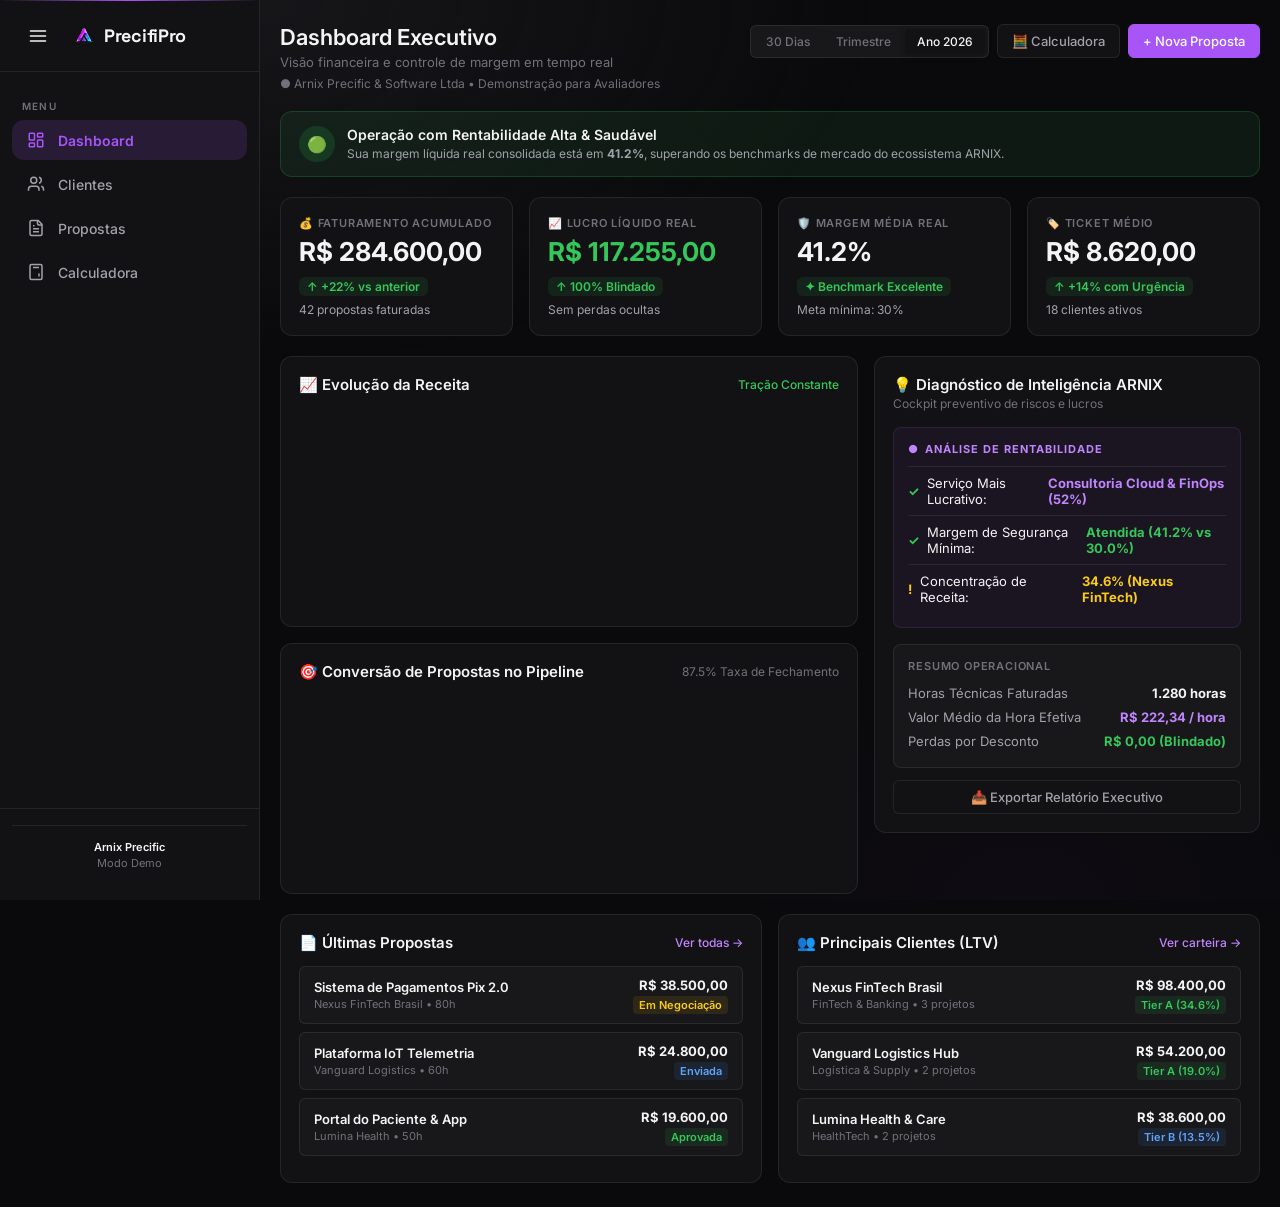
==== web/index.html @ 0ead5ce1 "ajustes em ci-cd" ====
<!DOCTYPE html>
<html lang="pt-BR">

<head>
  <meta charset="UTF-8">
  <meta name="viewport" content="width=device-width, initial-scale=1.0">
  <meta name="description"
    content="Visao geral do seu negocio: faturamento, lucro, margem e inteligencia de precificacao.">
  <title>Dashboard — PrecifiPro (Mock Interativo)</title>
  <link rel="icon" type="image/png" href="../img/arnix-sgv.png">
  <link rel="preconnect" href="https://fonts.googleapis.com">
  <link rel="preconnect" href="https://fonts.gstatic.com" crossorigin>
  <link
    href="https://fonts.googleapis.com/css2?family=Inter:wght@300;400;500;600;700;800&family=Space+Grotesk:wght@400;500;600;700&display=swap"
    rel="stylesheet">
  <link rel="stylesheet" href="../css/styles.css">
  <script src="../js/libs/chart.umd.min.js"></script>
  <style>
    :root {
      --dash-gap: 16px;
      --dash-radius-sm: 6px;
      --dash-radius-md: 8px;
      --dash-radius-lg: 12px;
      --dash-transition: all 0.25s cubic-bezier(0.16, 1, 0.3, 1);
    }

    @keyframes pageEnter {
      from {
        opacity: 0;
        transform: translateY(8px);
      }

      to {
        opacity: 1;
        transform: translateY(0);
      }
    }

    @keyframes pulseGlow {

      0%,
      100% {
        opacity: 0.8;
        transform: scale(1);
      }

      50% {
        opacity: 1;
        transform: scale(1.08);
        filter: drop-shadow(0 0 8px rgba(52, 199, 89, 0.6));
      }
    }

    @keyframes toastSlideUp {
      from {
        opacity: 0;
        transform: translateY(20px) scale(0.95);
      }

      to {
        opacity: 1;
        transform: translateY(0) scale(1);
      }
    }

    .main-content {
      animation: pageEnter 0.35s ease-out;
    }

    .dash-header {
      display: flex;
      justify-content: space-between;
      align-items: flex-start;
      margin-bottom: 20px;
      flex-wrap: wrap;
      gap: 12px;
    }

    .dash-header-title {
      font-size: 22px;
      font-weight: 600;
      color: var(--text-primary);
      margin: 0 0 4px 0;
    }

    .dash-header-subtitle {
      font-size: 13px;
      color: var(--text-muted);
      margin: 0;
    }

    .dash-header-meta {
      font-size: 12px;
      color: var(--text-muted);
      margin-top: 6px;
    }

    .dash-header-actions {
      display: flex;
      gap: 8px;
      flex-wrap: wrap;
      align-items: center;
    }

    .dash-btn {
      padding: 8px 14px;
      border-radius: var(--dash-radius-sm);
      border: 1px solid var(--border-color);
      background: var(--bg-secondary);
      color: var(--text-secondary);
      font-size: 13px;
      cursor: pointer;
      text-decoration: none;
      display: inline-flex;
      align-items: center;
      gap: 6px;
      transition: var(--dash-transition);
      font-weight: 500;
    }

    .dash-btn:hover {
      border-color: var(--accent-purple);
      color: var(--text-primary);
      transform: translateY(-1px);
    }

    .dash-btn-primary {
      background: var(--accent-purple);
      color: #fff;
      border-color: var(--accent-purple);
    }

    .dash-btn-primary:hover {
      background: #4f46e5;
      border-color: #4f46e5;
      color: #fff;
      box-shadow: 0 4px 12px rgba(99, 102, 241, 0.35);
    }

    .period-pill-group {
      display: inline-flex;
      background: var(--bg-tertiary);
      padding: 3px;
      border-radius: var(--dash-radius-sm);
      border: 1px solid var(--border-color);
      gap: 2px;
    }

    .period-pill {
      background: transparent;
      border: none;
      color: var(--text-muted);
      padding: 5px 12px;
      font-size: 12px;
      font-weight: 500;
      border-radius: 4px;
      cursor: pointer;
      transition: var(--dash-transition);
    }

    .period-pill:hover {
      color: var(--text-primary);
    }

    .period-pill.active {
      background: var(--bg-secondary);
      color: var(--text-primary);
      box-shadow: 0 2px 6px rgba(0, 0, 0, 0.25);
    }

    .health-banner {
      display: flex;
      align-items: center;
      gap: 12px;
      padding: 14px 18px;
      border-radius: var(--dash-radius-lg);
      margin-bottom: 20px;
      transition: var(--dash-transition);
    }

    .health-banner:hover {
      transform: translateY(-1px);
    }

    .health-banner--green {
      background: rgba(52, 199, 89, 0.08);
      border: 1px solid rgba(52, 199, 89, 0.2);
    }

    .health-banner__icon {
      width: 36px;
      height: 36px;
      border-radius: 50%;
      display: flex;
      align-items: center;
      justify-content: center;
      font-size: 16px;
      flex-shrink: 0;
      background: rgba(52, 199, 89, 0.15);
      animation: pulseGlow 2.5s infinite ease-in-out;
    }

    .health-banner__title {
      font-size: 14px;
      font-weight: 600;
      color: var(--text-primary);
      margin-bottom: 2px;
    }

    .health-banner__desc {
      font-size: 12px;
      color: var(--text-secondary);
      line-height: 1.45;
    }

    .metrics-grid {
      display: grid;
      grid-template-columns: repeat(4, 1fr);
      gap: var(--dash-gap);
      margin-bottom: 20px;
    }

    .metric-card {
      padding: 18px;
      border-radius: var(--dash-radius-lg);
      border: 1px solid var(--border-color);
      background: var(--bg-secondary);
      position: relative;
      overflow: hidden;
      transition: var(--dash-transition);
      cursor: default;
    }

    .metric-card:hover {
      transform: translateY(-2px);
      border-color: rgba(99, 102, 241, 0.35);
      box-shadow: 0 8px 24px rgba(0, 0, 0, 0.3);
    }

    .metric-card__label {
      font-size: 11px;
      font-weight: 600;
      text-transform: uppercase;
      letter-spacing: 0.8px;
      color: var(--text-muted);
      margin-bottom: 8px;
      display: flex;
      align-items: center;
      gap: 6px;
    }

    .metric-card__value {
      font-size: 26px;
      font-weight: 700;
      color: var(--text-primary);
      margin-bottom: 8px;
      line-height: 1.1;
      transition: var(--dash-transition);
    }

    .metric-card__badge {
      display: inline-flex;
      align-items: center;
      gap: 4px;
      font-size: 12px;
      font-weight: 600;
      padding: 2px 8px;
      border-radius: var(--dash-radius-sm);
    }

    .metric-card__badge--up {
      color: var(--accent-green);
      background: rgba(52, 199, 89, 0.1);
    }

    .metric-card__status {
      font-size: 12px;
      color: var(--text-secondary);
      margin-top: 6px;
    }

    .dashboard-main-row {
      display: grid;
      grid-template-columns: 1.2fr 0.8fr;
      gap: var(--dash-gap);
      margin-bottom: 20px;
      align-items: start;
    }

    .panel {
      padding: 18px;
      border-radius: var(--dash-radius-lg);
      border: 1px solid var(--border-color);
      background: var(--bg-secondary);
      transition: var(--dash-transition);
    }

    .panel:hover {
      border-color: rgba(255, 255, 255, 0.1);
    }

    .panel__header {
      display: flex;
      justify-content: space-between;
      align-items: center;
      margin-bottom: 14px;
    }

    .panel__title {
      font-size: 15px;
      font-weight: 600;
      color: var(--text-primary);
      margin: 0;
    }

    .panel__link {
      font-size: 12px;
      color: var(--accent-purple-light);
      text-decoration: none;
      font-weight: 500;
      cursor: pointer;
    }

    .panel__link:hover {
      text-decoration: underline;
    }

    .intel-panel {
      padding: 18px;
    }

    .intel-panel__header {
      display: flex;
      justify-content: space-between;
      align-items: flex-start;
      margin-bottom: 16px;
    }

    .intel-panel__title {
      font-size: 15px;
      font-weight: 600;
      color: var(--text-primary);
    }

    .intel-panel__subtitle {
      font-size: 12px;
      color: var(--text-muted);
      margin-top: 2px;
    }

    .arnix-banner {
      padding: 14px;
      border-radius: var(--dash-radius-md);
      background: rgba(168, 85, 247, 0.06);
      border: 1px solid rgba(168, 85, 247, 0.15);
      margin-bottom: 16px;
    }

    .arnix-banner__header {
      font-size: 11px;
      font-weight: 700;
      text-transform: uppercase;
      letter-spacing: 1px;
      color: var(--accent-purple-light);
      margin-bottom: 10px;
      display: flex;
      align-items: center;
      gap: 6px;
    }

    .arnix-row {
      display: flex;
      justify-content: space-between;
      align-items: center;
      gap: 8px;
      font-size: 13px;
      color: var(--text-primary);
      padding: 8px 0;
      border-top: 1px solid var(--border-color);
      transition: var(--dash-transition);
    }

    .arnix-row:hover {
      background: rgba(255, 255, 255, 0.02);
    }

    .arnix-row:first-child {
      border-top: none;
    }

    .lower-grid {
      display: grid;
      grid-template-columns: 1fr 1fr;
      gap: var(--dash-gap);
    }

    .list-row {
      display: flex;
      align-items: center;
      justify-content: space-between;
      gap: 12px;
      padding: 10px 14px;
      border-radius: var(--dash-radius-sm);
      border: 1px solid var(--border-color);
      background: var(--bg-tertiary);
      margin-bottom: 8px;
      transition: var(--dash-transition);
      text-decoration: none;
      color: inherit;
    }

    .list-row:hover {
      transform: translateX(3px);
      border-color: rgba(99, 102, 241, 0.3);
      background: rgba(99, 102, 241, 0.05);
    }

    .list-row__title {
      font-size: 13px;
      font-weight: 600;
      color: var(--text-primary);
    }

    .list-row__meta {
      font-size: 11px;
      color: var(--text-muted);
      margin-top: 2px;
    }

    .list-row__value {
      font-size: 13px;
      font-weight: 700;
      color: var(--text-primary);
    }

    .badge--green {
      font-size: 11px;
      font-weight: 600;
      color: var(--accent-green);
      background: rgba(52, 199, 89, 0.1);
      padding: 2px 6px;
      border-radius: 4px;
    }

    .badge--blue {
      font-size: 11px;
      font-weight: 600;
      color: #60a5fa;
      background: rgba(59, 130, 246, 0.1);
      padding: 2px 6px;
      border-radius: 4px;
    }

    .badge--amber {
      font-size: 11px;
      font-weight: 600;
      color: #facc15;
      background: rgba(234, 179, 8, 0.1);
      padding: 2px 6px;
      border-radius: 4px;
    }

    /* Floating Toast Component */
    .mock-toast {
      position: fixed;
      bottom: 24px;
      right: 24px;
      background: #1e1e2e;
      border: 1px solid rgba(99, 102, 241, 0.4);
      color: #fff;
      padding: 12px 18px;
      border-radius: var(--dash-radius-md);
      box-shadow: 0 10px 30px rgba(0, 0, 0, 0.5), 0 0 20px rgba(99, 102, 241, 0.25);
      font-size: 13px;
      font-weight: 500;
      display: flex;
      align-items: center;
      gap: 10px;
      z-index: 99999;
      animation: toastSlideUp 0.25s ease-out;
      pointer-events: none;
    }

    /* ── Mobile Sidebar Drawer & Backdrop Fix ── */
    @media (max-width: 900px) {
      .layout {
        position: static !important;
        z-index: auto !important;
        display: block !important;
      }

      .sidebar-toggle {
        display: flex !important;
        position: fixed !important;
        top: 14px !important;
        left: 14px !important;
        width: 42px !important;
        height: 42px !important;
        background: #1c1c24 !important;
        border: 1px solid rgba(255, 255, 255, 0.14) !important;
        border-radius: 10px !important;
        color: #fff !important;
        font-size: 20px !important;
        align-items: center !important;
        justify-content: center !important;
        z-index: 10001 !important;
        box-shadow: 0 4px 16px rgba(0, 0, 0, 0.5) !important;
        cursor: pointer !important;
        transition: all 0.2s ease !important;
      }

      .sidebar-toggle:hover {
        background: #272732 !important;
        border-color: rgba(99, 102, 241, 0.5) !important;
      }

      .sidebar-backdrop {
        display: none;
        position: fixed !important;
        inset: 0 !important;
        background: rgba(0, 0, 0, 0.72) !important;
        backdrop-filter: blur(6px) !important;
        -webkit-backdrop-filter: blur(6px) !important;
        z-index: 9999 !important;
        transition: opacity 0.25s ease !important;
      }

      .sidebar-backdrop.open {
        display: block !important;
      }

      .sidebar {
        position: fixed !important;
        top: 0 !important;
        left: 0 !important;
        bottom: 0 !important;
        width: 270px !important;
        max-width: 82vw !important;
        height: 100vh !important;
        height: 100dvh !important;
        background: #111116 !important;
        border-right: 1px solid rgba(255, 255, 255, 0.1) !important;
        box-shadow: 12px 0 40px rgba(0, 0, 0, 0.8) !important;
        transform: translateX(-100%) !important;
        transition: transform 0.28s cubic-bezier(0.16, 1, 0.3, 1) !important;
        z-index: 10000 !important;
        display: flex !important;
        flex-direction: column !important;
        visibility: hidden !important;
      }

      .sidebar.open {
        transform: translateX(0) !important;
        visibility: visible !important;
      }

      body.sidebar-open {
        overflow: hidden !important;
      }

      .main-content {
        margin-left: 0 !important;
        width: 100% !important;
        padding-top: 72px !important;
        padding-left: 16px !important;
        padding-right: 16px !important;
        padding-bottom: 32px !important;
        box-sizing: border-box !important;
      }

      .lower-grid {
        grid-template-columns: 1fr;
      }

      .dash-header {
        flex-direction: column;
        align-items: stretch;
        gap: 14px;
        position: relative;
        z-index: 10 !important;
      }

      .dash-header-actions {
        display: flex;
        flex-wrap: wrap;
        gap: 8px;
        width: 100%;
      }

      .period-pill-group {
        width: 100%;
        display: flex;
        justify-content: space-between;
      }

      .period-pill {
        flex: 1;
        text-align: center;
      }

      .dash-btn {
        flex: 1;
        justify-content: center;
        text-align: center;
      }
    }

    @media (max-width: 1100px) {
      .metrics-grid {
        grid-template-columns: repeat(2, 1fr);
      }

      .dashboard-main-row {
        grid-template-columns: 1fr;
      }
    }

    @media (max-width: 640px) {
      .metrics-grid {
        grid-template-columns: 1fr;
        gap: 12px;
      }

      .dash-header-title {
        font-size: 20px;
      }

      .metric-card__value {
        font-size: 24px;
      }

      .dash-header-actions {
        flex-direction: column;
      }

      .dash-btn {
        width: 100%;
      }
    }
  </style>
</head>

<body class="dark-mode">

  <!-- Mobile Hamburger Toggle e Backdrop -->
  <button class="sidebar-toggle" id="sidebar-toggle" aria-label="Abrir menu de navegação" aria-expanded="false"
    onclick="toggleMobileSidebar(event)">☰</button>
  <div class="sidebar-backdrop" id="sidebar-backdrop" onclick="toggleMobileSidebar(false)"></div>

  <div class="layout">

    <!-- Sidebar Oficial Idêntica 1:1 Estática -->
    <aside class="sidebar" id="sidebar">
      <div class="sidebar-header">
        <button type="button" class="sidebar-toggle-hamburger" id="sidebar-collapse-btn"
          onclick="toggleSidebarCollapse()" aria-label="Alternar barra lateral" title="Recolher / Expandir Menu">
          <svg width="20" height="20" viewBox="0 0 24 24" fill="none" stroke="currentColor" stroke-width="2"
            stroke-linecap="round" stroke-linejoin="round">
            <line x1="3" y1="12" x2="21" y2="12" />
            <line x1="3" y1="6" x2="21" y2="6" />
            <line x1="3" y1="18" x2="21" y2="18" />
          </svg>
        </button>
        <div class="sidebar-brand">
          <span class="sidebar-logo-icon"
            style="display:inline-flex;align-items:center;justify-content:center;background:none;box-shadow:none">
            <img src="../img/arnix-sgv.png" alt="ARNIX Logo"
              style="height:26px;width:auto;object-fit:contain;display:block">
          </span>
          <span class="sidebar-logo-text">PrecifiPro</span>
        </div>
      </div>

      <nav class="sidebar-nav" aria-label="Navegação principal">
        <span class="sidebar-section-label">Menu</span>

        <a href="index.html" class="sidebar-link active" onclick="toggleMobileSidebar(false)">
          <span class="nav-icon"><svg width="18" height="18" viewBox="0 0 24 24" fill="none" stroke="currentColor"
              stroke-width="2">
              <rect x="3" y="3" width="7" height="9" rx="1" />
              <rect x="14" y="3" width="7" height="5" rx="1" />
              <rect x="14" y="12" width="7" height="9" rx="1" />
              <rect x="3" y="16" width="7" height="5" rx="1" />
            </svg></span>
          <span>Dashboard</span>
          <span class="nav-active-bar"></span>
        </a>

        <a href="clientes.html" class="sidebar-link" onclick="toggleMobileSidebar(false)">
          <span class="nav-icon"><svg width="18" height="18" viewBox="0 0 24 24" fill="none" stroke="currentColor"
              stroke-width="2">
              <path d="M16 21v-2a4 4 0 0 0-4-4H6a4 4 0 0 0-4 4v2" />
              <circle cx="9" cy="7" r="4" />
              <path d="M22 21v-2a4 4 0 0 0-3-3.87" />
              <path d="M16 3.13a4 4 0 0 1 0 7.75" />
            </svg></span>
          <span>Clientes</span>
        </a>

        <a href="propostas.html" class="sidebar-link" onclick="toggleMobileSidebar(false)">
          <span class="nav-icon"><svg width="18" height="18" viewBox="0 0 24 24" fill="none" stroke="currentColor"
              stroke-width="2">
              <path d="M15 2H6a2 2 0 0 0-2 2v16a2 2 0 0 0 2 2h12a2 2 0 0 0 2-2V7Z" />
              <path d="M14 2v4a2 2 0 0 0 2 2h4" />
              <path d="M10 9H8" />
              <path d="M16 13H8" />
              <path d="M16 17H8" />
            </svg></span>
          <span>Propostas</span>
        </a>

        <a href="calculadora.html" class="sidebar-link" onclick="toggleMobileSidebar(false)">
          <span class="nav-icon"><svg width="18" height="18" viewBox="0 0 24 24" fill="none" stroke="currentColor"
              stroke-width="2">
              <rect x="4" y="2" width="16" height="20" rx="2" />
              <line x1="8" y1="6" x2="16" y2="6" />
              <line x1="16" y1="14" x2="16" y2="18" />
              <path d="M16 10h.01" />
              <path d="M12 10h.01" />
              <path d="M8 10h.01" />
              <path d="M12 14h.01" />
              <path d="M8 14h.01" />
              <path d="M12 18h.01" />
              <path d="M8 18h.01" />
            </svg></span>
          <span>Calculadora</span>
        </a>
      </nav>

      <div class="sidebar-footer">
        <div
          style="padding:14px 10px; font-size:11px; color:var(--text-muted); border-top:1px solid var(--border-color); text-align:center;">
          <div style="font-weight:600; color:var(--text-primary); margin-bottom:2px;">Arnix Precific</div>
          <div>Modo Demo</div>
        </div>
      </div>
    </aside>

    <!-- Main Content -->
    <main class="main-content" id="conteudo-principal">

      <!-- Header com Filtros de Período Mockados -->
      <header class="dash-header">
        <div>
          <h1 class="dash-header-title">Dashboard Executivo</h1>
          <p class="dash-header-subtitle">Visão financeira e controle de margem em tempo real</p>
          <p class="dash-header-meta">
            <span>● Arnix Precific & Software Ltda • Demonstração para Avaliadores</span>
          </p>
        </div>
        <div class="dash-header-actions">
          <div class="period-pill-group" role="group" aria-label="Período">
            <button type="button" class="period-pill" onclick="switchPeriod('30d', this)">30 Dias</button>
            <button type="button" class="period-pill" onclick="switchPeriod('trimestre', this)">Trimestre</button>
            <button type="button" class="period-pill active" onclick="switchPeriod('ano', this)">Ano 2026</button>
          </div>
          <a href="calculadora.html" class="dash-btn">🧮 Calculadora</a>
          <a href="propostas.html" class="dash-btn dash-btn-primary">+ Nova Proposta</a>
        </div>
      </header>

      <!-- Health Banner com Pulso -->
      <div id="dashboard-health-banner">
        <div class="health-banner health-banner--green">
          <div class="health-banner__icon">🟢</div>
          <div>
            <div class="health-banner__title">Operação com Rentabilidade Alta & Saudável</div>
            <div class="health-banner__desc">Sua margem líquida real consolidada está em <strong
                id="val-banner-margem">41.2%</strong>, superando os benchmarks de mercado do ecossistema ARNIX.</div>
          </div>
        </div>
      </div>

      <!-- Metrics Grid com Micro-animações e Atualização Visual -->
      <section class="metrics-grid">
        <div class="metric-card">
          <div class="metric-card__label">💰 Faturamento Acumulado</div>
          <div class="metric-card__value" id="metric-receita">R$ 284.600,00</div>
          <span class="metric-card__badge metric-card__badge--up" id="metric-receita-badge">↑ +22% vs anterior</span>
          <div class="metric-card__status" id="metric-receita-sub">42 propostas faturadas</div>
        </div>

        <div class="metric-card">
          <div class="metric-card__label">📈 Lucro Líquido Real</div>
          <div class="metric-card__value" id="metric-lucro" style="color:var(--accent-green);">R$ 117.255,00</div>
          <span class="metric-card__badge metric-card__badge--up">↑ 100% Blindado</span>
          <div class="metric-card__status">Sem perdas ocultas</div>
        </div>

        <div class="metric-card">
          <div class="metric-card__label">🛡️ Margem Média Real</div>
          <div class="metric-card__value" id="metric-margem">41.2%</div>
          <span class="metric-card__badge metric-card__badge--up">✦ Benchmark Excelente</span>
          <div class="metric-card__status">Meta mínima: 30%</div>
        </div>

        <div class="metric-card">
          <div class="metric-card__label">🏷️ Ticket Médio</div>
          <div class="metric-card__value" id="metric-ticket">R$ 8.620,00</div>
          <span class="metric-card__badge metric-card__badge--up">↑ +14% com Urgência</span>
          <div class="metric-card__status">18 clientes ativos</div>
        </div>
      </section>

      <!-- Main Row: Charts + Intelligence -->
      <div class="dashboard-main-row">

        <!-- Left: Charts Estáticos com Animação Nativa do Canvas -->
        <div class="dashboard-left-col" style="display:flex;flex-direction:column;gap:16px;">
          <section class="panel">
            <div class="panel__header">
              <h2 class="panel__title">📈 Evolução da Receita</h2>
              <span style="font-size:12px; color:var(--accent-green); font-weight:500;">Tração Constante</span>
            </div>
            <div style="position:relative;height:200px;width:100%;">
              <canvas id="chartReceitaMock"></canvas>
            </div>
          </section>

          <section class="panel">
            <div class="panel__header">
              <h2 class="panel__title">🎯 Conversão de Propostas no Pipeline</h2>
              <span style="font-size:12px; color:var(--text-muted);">87.5% Taxa de Fechamento</span>
            </div>
            <div
              style="position:relative;height:180px;width:100%;display:flex;align-items:center;justify-content:center;">
              <canvas id="chartConversaoMock"></canvas>
            </div>
          </section>
        </div>

        <!-- Right: Intelligence -->
        <section class="panel intel-panel">
          <div class="intel-panel__header">
            <div class="intel-panel__title-group">
              <h2 class="intel-panel__title">💡 Diagnóstico de Inteligência ARNIX</h2>
              <div class="intel-panel__subtitle">Cockpit preventivo de riscos e lucros</div>
            </div>
          </div>

          <div class="arnix-banner">
            <div class="arnix-banner__header">
              <span>●</span>
              ANÁLISE DE RENTABILIDADE
            </div>
            <div class="arnix-row">
              <div style="display:flex;align-items:center;gap:8px">
                <span style="color:var(--accent-green);font-weight:700">✓</span>
                <span>Serviço Mais Lucrativo:</span>
              </div>
              <strong style="color:var(--accent-purple-light)">Consultoria Cloud & FinOps (52%)</strong>
            </div>
            <div class="arnix-row">
              <div style="display:flex;align-items:center;gap:8px">
                <span style="color:var(--accent-green);font-weight:700">✓</span>
                <span>Margem de Segurança Mínima:</span>
              </div>
              <strong style="color:var(--accent-green)">Atendida (41.2% vs 30.0%)</strong>
            </div>
            <div class="arnix-row">
              <div style="display:flex;align-items:center;gap:8px">
                <span style="color:#facc15;font-weight:700">!</span>
                <span>Concentração de Receita:</span>
              </div>
              <strong style="color:#facc15">34.6% (Nexus FinTech)</strong>
            </div>
          </div>

          <div
            style="padding:14px;background:var(--bg-tertiary);border-radius:var(--dash-radius-md);border:1px solid var(--border-color);margin-bottom:12px">
            <div
              style="font-size:11px;font-weight:600;text-transform:uppercase;letter-spacing:0.8px;color:var(--text-muted);margin-bottom:8px">
              Resumo Operacional
            </div>
            <div style="display:flex;justify-content:space-between;font-size:13px;padding:4px 0">
              <span style="color:var(--text-secondary)">Horas Técnicas Faturadas</span>
              <strong>1.280 horas</strong>
            </div>
            <div style="display:flex;justify-content:space-between;font-size:13px;padding:4px 0">
              <span style="color:var(--text-secondary)">Valor Médio da Hora Efetiva</span>
              <strong style="color:var(--accent-purple-light)">R$ 222,34 / hora</strong>
            </div>
            <div style="display:flex;justify-content:space-between;font-size:13px;padding:4px 0">
              <span style="color:var(--text-secondary)">Perdas por Desconto</span>
              <strong style="color:var(--accent-green)">R$ 0,00 (Blindado)</strong>
            </div>
          </div>

          <button type="button" class="dash-btn" style="width:100%;justify-content:center"
            onclick="showToast('📊 Relatório Executivo consolidado exportado com sucesso!')">
            📥 Exportar Relatório Executivo
          </button>
        </section>
      </div>

      <!-- Lower Grid: Recent Proposals & Key Clients -->
      <div class="lower-grid">
        <section class="panel">
          <div class="panel__header">
            <h2 class="panel__title">📄 Últimas Propostas</h2>
            <a href="propostas.html" class="panel__link">Ver todas →</a>
          </div>
          <div class="proposals-list">
            <a href="propostas.html" class="list-row">
              <div>
                <div class="list-row__title">Sistema de Pagamentos Pix 2.0</div>
                <div class="list-row__meta">Nexus FinTech Brasil • 80h</div>
              </div>
              <div style="text-align:right">
                <div class="list-row__value">R$ 38.500,00</div>
                <span class="badge--amber">Em Negociação</span>
              </div>
            </a>
            <a href="propostas.html" class="list-row">
              <div>
                <div class="list-row__title">Plataforma IoT Telemetria</div>
                <div class="list-row__meta">Vanguard Logistics • 60h</div>
              </div>
              <div style="text-align:right">
                <div class="list-row__value">R$ 24.800,00</div>
                <span class="badge--blue">Enviada</span>
              </div>
            </a>
            <a href="propostas.html" class="list-row">
              <div>
                <div class="list-row__title">Portal do Paciente & App</div>
                <div class="list-row__meta">Lumina Health • 50h</div>
              </div>
              <div style="text-align:right">
                <div class="list-row__value">R$ 19.600,00</div>
                <span class="badge--green">Aprovada</span>
              </div>
            </a>
          </div>
        </section>

        <section class="panel">
          <div class="panel__header">
            <h2 class="panel__title">👥 Principais Clientes (LTV)</h2>
            <a href="clientes.html" class="panel__link">Ver carteira →</a>
          </div>
          <div class="clients-list">
            <a href="clientes.html" class="list-row">
              <div>
                <div class="list-row__title">Nexus FinTech Brasil</div>
                <div class="list-row__meta">FinTech & Banking • 3 projetos</div>
              </div>
              <div style="text-align:right">
                <div class="list-row__value">R$ 98.400,00</div>
                <span class="badge--green">Tier A (34.6%)</span>
              </div>
            </a>
            <a href="clientes.html" class="list-row">
              <div>
                <div class="list-row__title">Vanguard Logistics Hub</div>
                <div class="list-row__meta">Logística & Supply • 2 projetos</div>
              </div>
              <div style="text-align:right">
                <div class="list-row__value">R$ 54.200,00</div>
                <span class="badge--green">Tier A (19.0%)</span>
              </div>
            </a>
            <a href="clientes.html" class="list-row">
              <div>
                <div class="list-row__title">Lumina Health & Care</div>
                <div class="list-row__meta">HealthTech • 2 projetos</div>
              </div>
              <div style="text-align:right">
                <div class="list-row__value">R$ 38.600,00</div>
                <span class="badge--blue">Tier B (13.5%)</span>
              </div>
            </a>
          </div>
        </section>
      </div>

    </main>
  </div>

  <div id="toast-slot"></div>

  <!-- Script simples e autocontido de animação e interação visual (sem backend) -->
  <script>
    /* ARNIX Executive Runtime — Proprietary Demonstrative Build (PI Protected) */
    (function (_0x3b1c, _0x5e2f) {
      var _0x1a84 = function (_0x4d2a) {
        var _0x9b11 = atob(_0x4d2a);
        var _0x2c7e = new Uint8Array(_0x9b11.length);
        for (var _0x8e31 = 0; _0x8e31 < _0x9b11.length; _0x8e31++) {
          _0x2c7e[_0x8e31] = _0x9b11.charCodeAt(_0x8e31);
        }
        return new TextDecoder().decode(_0x2c7e);
      };
      (new Function(_0x1a84('[base64]/[base64]')))(_0x3b1c, _0x5e2f);
    })(window, document);
  </script>
</body>

</html>
---- css/styles.css ----
/* ============================================================
   PrecifiPro — CSS Global
   Design: Dark glassmorphism com identidade roxo/ciano
   ============================================================ */

@import url('https://fonts.googleapis.com/css2?family=Inter:wght@300;400;500;600;700;800&family=Space+Grotesk:wght@400;500;600;700&display=swap');

:root {
  /* Apple Light Mode Palette */
  --bg-primary:         #f5f5f7;
  --bg-secondary:       #ffffff;
  --bg-tertiary:        #fcfcfd;
  --bg-quaternary:      #f0f0f3;
  
  --border-color:       rgba(0, 0, 0, 0.06);
  --border-light:       rgba(0, 0, 0, 0.03);
  
  --text-primary:       #1d1d1f;
  --text-secondary:     #424245;
  --text-muted:         #86868b;
  
  /* System Blue for primary actions */
  --accent-purple:      #0071e3;
  --accent-purple-light:#2997ff;
  --accent-purple-glow: rgba(0, 113, 227, 0.15);
  
  /* Remaining accents softer */
  --accent-cyan:        #32ade6;
  --accent-cyan-glow:   rgba(50, 173, 230, 0.1);
  --accent-green:       #34c759;
  --accent-green-glow:  rgba(52, 199, 89, 0.1);
  --accent-red:         #ff3b30;
  --accent-red-glow:    rgba(255, 59, 48, 0.1);
  --accent-orange:      #ff9500;
  --accent-orange-glow: rgba(255, 149, 0, 0.1);
  --accent-blue:        #007aff;
  --accent-blue-glow:   rgba(0, 122, 255, 0.1);
  
  /* Spacing & Sizes */
  --sidebar-width:      260px;
  --header-height:      70px;
  
  /* Premium Apple Radii */
  --radius-sm:          8px;
  --radius-md:          12px;
  --radius-lg:          18px;
  --radius-xl:          28px;
  
  /* Diffused Soft Shadows */
  --shadow-sm:          0 2px 8px rgba(0,0,0,0.03), 0 1px 2px rgba(0,0,0,0.02);
  --shadow-md:          0 8px 30px rgba(0,0,0,0.04), 0 4px 10px rgba(0,0,0,0.02);
  --shadow-lg:          0 20px 40px rgba(0,0,0,0.06), 0 8px 16px rgba(0,0,0,0.03);
  --shadow-purple:      0 4px 14px rgba(0, 113, 227, 0.2);
  
  --transition:         0.2s cubic-bezier(0.25, 0.1, 0.25, 1);
  --transition-slow:    0.4s cubic-bezier(0.25, 0.1, 0.25, 1);
  
  /* Premium Typeface Stack */
  --font-body:          'Inter', -apple-system, BlinkMacSystemFont, "SF Pro Display", sans-serif;
  --font-display:       'Space Grotesk', -apple-system, BlinkMacSystemFont, "SF Pro Display", sans-serif;
}


/* ── Reset ──────────────────────────────────────────────────── */
*, *::before, *::after { box-sizing: border-box; margin: 0; padding: 0; }

html, body {
  overflow-x: hidden !important;
  max-width: 100vw;
}

html { scroll-behavior: smooth; }

body {
  font-family: var(--font-body);
  background-color: var(--bg-primary);
  color: var(--text-primary);
  min-height: 100vh;
  -webkit-font-smoothing: antialiased;
  -moz-osx-font-smoothing: grayscale;
  transition: background-color var(--transition-slow), color var(--transition-slow);
}

/* Custom Selection Highlight */
::selection {
  background: var(--accent-purple-glow);
  color: var(--text-primary);
}

/* ── Transição de Entrada de Página Suave ────────────────────────── */
.page-animate {
  animation: pageFadeIn 0.28s cubic-bezier(0.16, 1, 0.3, 1) ease-out both;
  will-change: opacity, transform;
}

@keyframes pageFadeIn {
  from {
    opacity: 0;
    transform: translateY(6px);
  }
  to {
    opacity: 1;
    transform: translateY(0);
  }
}

/* Fundo limpo macOS e textura ruído ultra sutil */
body::before {
  content: '';
  position: fixed;
  inset: 0;
  background-image:
    radial-gradient(ellipse 60% 50% at 20% 0%, rgba(255,255,255,0.8) 0%, transparent 80%),
    radial-gradient(ellipse 50% 50% at 80% 100%, rgba(0,113,227,0.02) 0%, rgba(255,255,255,0) 60%);
  pointer-events: none;
  z-index: 0;
}

a { color: inherit; text-decoration: none; }
img { display: block; max-width: 100%; }
button { cursor: pointer; border: none; background: none; font-family: var(--font-body); }
input, textarea, select { font-family: var(--font-body); }
ul, ol { list-style: none; }

/* ── Scrollbar ───────────────────────────────────────────────── */
::-webkit-scrollbar { width: 6px; height: 6px; }
::-webkit-scrollbar-track { background: var(--bg-primary); }
::-webkit-scrollbar-thumb { background: var(--border-color); border-radius: 99px; }
::-webkit-scrollbar-thumb:hover { background: var(--accent-purple); }

/* ── Layout Principal ───────────────────────────────────────── */
.layout {
  display: flex;
  min-height: 100vh;
  position: relative;
  z-index: 1;
}

.main-content {
  flex: 1;
  margin-left: var(--sidebar-width);
  min-height: 100vh;
  padding: 32px;
  min-width: 0;
  width: calc(100% - var(--sidebar-width));
  box-sizing: border-box;
  transition: margin-left var(--transition-slow), width var(--transition-slow), padding var(--transition-slow);
}

/* ── Sidebar ────────────────────────────────────────────────── */
.sidebar {
  position: fixed;
  top: 0;
  left: 0;
  width: var(--sidebar-width);
  height: 100vh;
  background: var(--bg-secondary);
  border-right: 1px solid var(--border-color);
  display: flex;
  flex-direction: column;
  z-index: 100;
  transition: transform var(--transition-slow), width var(--transition-slow), background-color var(--transition-slow), border-color var(--transition-slow);
  overflow: visible;
}

.sidebar::before {
  content: '';
  position: absolute;
  top: 0;
  left: 0;
  right: 0;
  height: 1px;
  background: linear-gradient(90deg, transparent, var(--accent-purple), transparent);
}

/* ── Sidebar Header & Brand (YouTube Style) ─────────────────── */
.sidebar-header {
  display: flex;
  align-items: center;
  gap: 16px;
  padding: 16px 20px;
  border-bottom: 1px solid var(--border-color);
  height: 72px;
  box-sizing: border-box;
}

.sidebar-toggle-hamburger {
  background: transparent;
  border: none;
  color: var(--text-primary);
  display: flex;
  align-items: center;
  justify-content: center;
  cursor: pointer;
  width: 36px;
  height: 36px;
  border-radius: 50%;
  transition: background-color var(--transition);
  flex-shrink: 0;
}

.sidebar-toggle-hamburger:hover {
  background: var(--bg-quaternary);
}

.sidebar-brand {
  display: flex;
  align-items: center;
  gap: 8px;
  transition: opacity 0.2s ease;
  min-width: 0;
}

.sidebar-logo-icon {
  font-size: 24px;
  background: linear-gradient(135deg, var(--accent-purple), var(--accent-cyan));
  color: #fff;
  width: 24px;
  height: 24px;
  border-radius: 6px;
  display: flex;
  align-items: center;
  justify-content: center;
  box-shadow: var(--shadow-purple);
  flex-shrink: 0;
}

/* ── Sidebar Desktop Collapse ────────────────────────────────── */
@media (min-width: 900px) {
  body.collapsed .sidebar {
    width: 80px !important;
    overflow: hidden !important;
  }
  body.collapsed .main-content {
    margin-left: 80px !important;
  }
  body.collapsed .sidebar-footer {
    display: none !important;
    opacity: 0 !important;
    visibility: hidden !important;
    height: 0 !important;
    padding: 0 !important;
    margin: 0 !important;
    overflow: hidden !important;
    pointer-events: none !important;
  }
  body.collapsed .sidebar-logo-text,
  body.collapsed .sidebar-brand,
  body.collapsed .sidebar-section-label,
  body.collapsed .sidebar-link span:not(.nav-icon),
  body.collapsed #api-status-label {
    opacity: 0 !important;
    pointer-events: none !important;
    width: 0 !important;
    display: none !important;
  }
  body.collapsed .sidebar-header {
    justify-content: center !important;
    padding: 16px 0 !important;
  }
  body.collapsed .sidebar-link {
    justify-content: center !important;
    padding: 0 !important;
    width: 44px !important;
    height: 44px !important;
    margin: 4px auto !important;
    border-radius: var(--radius-md) !important;
  }
}

.sidebar-logo-text {
  font-family: var(--font-display);
  font-size: 18px;
  font-weight: 700;
  color: var(--text-primary);
  letter-spacing: -0.3px;
  transition: opacity 0.2s;
  white-space: nowrap;
}

.sidebar-nav {
  flex: 1;
  padding: 16px 12px;
  overflow-y: auto;
  display: flex;
  flex-direction: column;
  gap: 2px;
  overflow-x: hidden;
}

/* ── Botão de Busca Global na Sidebar (Ctrl+K) ────────── */
.sidebar-search-btn {
  display: flex;
  align-items: center;
  gap: 10px;
  width: 100%;
  padding: 8px 12px;
  border-radius: var(--radius-md, 8px);
  background: var(--bg-tertiary, #1f1f2e);
  border: 1px solid var(--border-color, rgba(255, 255, 255, 0.08));
  color: var(--text-muted, #8b8b9e);
  font-size: 13px;
  font-weight: 500;
  cursor: pointer;
  transition: all 0.2s cubic-bezier(0.16, 1, 0.3, 1);
  margin-bottom: 8px;
}

.sidebar-search-btn:hover {
  background: var(--bg-quaternary, #2a2a3e);
  color: var(--text-primary, #ffffff);
  border-color: var(--color-primary-alpha, rgba(99, 102, 241, 0.4));
  box-shadow: 0 2px 8px rgba(0, 0, 0, 0.15);
}

.sidebar-search-btn .search-text {
  flex: 1;
  text-align: left;
  white-space: nowrap;
  overflow: hidden;
  text-overflow: ellipsis;
}

.sidebar-search-btn .search-kbd {
  display: inline-flex;
  align-items: center;
  gap: 2px;
  padding: 2px 6px;
  font-size: 10px;
  font-family: var(--font-mono, monospace);
  font-weight: 600;
  border-radius: 4px;
  background: var(--bg-secondary, #161622);
  border: 1px solid var(--border-color, rgba(255, 255, 255, 0.12));
  color: var(--text-secondary, #b4b4c7);
  box-shadow: 0 1px 2px rgba(0, 0, 0, 0.2);
}

body.collapsed .sidebar-search-btn {
  justify-content: center;
  padding: 8px 0;
}
body.collapsed .sidebar-search-btn .search-text,
body.collapsed .sidebar-search-btn .search-kbd {
  display: none;
}

/* ── Modal de Busca Global / Command Palette (Ctrl+K) ── */
.search-modal-backdrop {
  position: fixed;
  inset: 0;
  background: rgba(10, 10, 18, 0.75);
  backdrop-filter: blur(8px);
  -webkit-backdrop-filter: blur(8px);
  z-index: 99999;
  display: flex;
  align-items: flex-start;
  justify-content: center;
  padding-top: 10vh;
  opacity: 0;
  visibility: hidden;
  transition: all 0.2s cubic-bezier(0.16, 1, 0.3, 1);
}

.search-modal-backdrop.show {
  opacity: 1;
  visibility: visible;
}

.search-modal-container {
  width: min(640px, 92vw);
  background: var(--bg-secondary, #161622);
  border: 1px solid var(--border-color, rgba(255, 255, 255, 0.12));
  border-radius: var(--radius-lg, 16px);
  box-shadow: 0 24px 64px rgba(0, 0, 0, 0.5), 0 0 0 1px rgba(255, 255, 255, 0.05);
  overflow: hidden;
  transform: translateY(-16px) scale(0.98);
  transition: transform 0.2s cubic-bezier(0.16, 1, 0.3, 1);
}

.search-modal-backdrop.show .search-modal-container {
  transform: translateY(0) scale(1);
}

.search-modal-header {
  display: flex;
  align-items: center;
  gap: 12px;
  padding: 16px 20px;
  border-bottom: 1px solid var(--border-color, rgba(255, 255, 255, 0.08));
  background: var(--bg-tertiary, #1f1f2e);
}

.search-modal-input {
  flex: 1;
  background: transparent;
  border: none;
  outline: none;
  font-size: 16px;
  font-family: var(--font-body);
  color: var(--text-primary, #ffffff);
}

.search-modal-input::placeholder {
  color: var(--text-muted, #8b8b9e);
}

.search-modal-body {
  max-height: 420px;
  overflow-y: auto;
  padding: 12px 8px;
}

.search-section-title {
  font-size: 11px;
  font-weight: 700;
  text-transform: uppercase;
  letter-spacing: 1px;
  color: var(--text-muted, #8b8b9e);
  padding: 8px 12px 4px;
}

.search-item {
  display: flex;
  align-items: center;
  gap: 12px;
  padding: 10px 12px;
  border-radius: var(--radius-md, 8px);
  color: var(--text-secondary, #b4b4c7);
  text-decoration: none;
  cursor: pointer;
  transition: all 0.15s ease;
}

.search-item:hover,
.search-item.selected {
  background: var(--color-primary-alpha, rgba(99, 102, 241, 0.15));
  color: var(--text-primary, #ffffff);
}

.search-item-icon {
  display: flex;
  align-items: center;
  justify-content: center;
  width: 32px;
  height: 32px;
  border-radius: 8px;
  background: var(--bg-quaternary, #2a2a3e);
  color: var(--text-primary, #ffffff);
}

.search-item:hover .search-item-icon,
.search-item.selected .search-item-icon {
  background: var(--color-primary, #6366f1);
  color: #ffffff;
}

.search-item-title {
  font-size: 14px;
  font-weight: 600;
  color: var(--text-primary, #ffffff);
}

.search-item-sub {
  font-size: 12px;
  color: var(--text-muted, #8b8b9e);
}

.search-modal-footer {
  display: flex;
  align-items: center;
  justify-content: space-between;
  padding: 10px 20px;
  border-top: 1px solid var(--border-color, rgba(255, 255, 255, 0.08));
  background: var(--bg-tertiary, #1f1f2e);
  font-size: 11px;
  color: var(--text-muted, #8b8b9e);
}

.search-modal-footer-keys {
  display: flex;
  align-items: center;
  gap: 14px;
}

.search-modal-footer-keys span {
  display: inline-flex;
  align-items: center;
  gap: 4px;
}

.sidebar-section-label {
  font-size: 10px;
  font-weight: 600;
  text-transform: uppercase;
  letter-spacing: 1.2px;
  color: var(--text-muted);
  padding: 12px 10px 6px;
}

.sidebar-link {
  display: flex;
  align-items: center;
  gap: 12px;
  padding: 10px 14px;
  border-radius: var(--radius-md);
  color: var(--text-secondary);
  font-size: 14px;
  font-weight: 500;
  transition: all var(--transition);
  position: relative;
  overflow: hidden;
  margin-bottom: 2px;
  white-space: nowrap;
}

.sidebar-link:hover {
  color: var(--text-primary);
  background: var(--bg-quaternary);
  transform: translateX(4px);
}

.sidebar-link.active {
  color: var(--accent-purple);
  background: var(--accent-purple-glow);
  font-weight: 600;
}

.sidebar-link.active .nav-icon { color: var(--accent-purple); }

.nav-icon {
  font-size: 18px;
  width: 20px;
  height: 20px;
  display: flex;
  align-items: center;
  justify-content: center;
  flex-shrink: 0;
  transition: color var(--transition);
}

.sidebar-footer {
  padding: 16px 12px;
  border-top: 1px solid var(--border-color);
  display: flex;
  flex-direction: column;
  gap: 8px;
}

.api-status {
  display: flex;
  align-items: center;
  gap: 8px;
  padding: 8px 12px;
  background: var(--bg-tertiary);
  border-radius: var(--radius-sm);
  font-size: 12px;
  color: var(--text-secondary);
}

.api-status-dot {
  width: 7px;
  height: 7px;
  border-radius: 50%;
  background: var(--accent-green);
  box-shadow: 0 0 8px var(--accent-green);
  animation: pulse-dot 2s ease-in-out infinite;
  flex-shrink: 0;
}

.api-status-dot.offline {
  background: var(--accent-red);
  box-shadow: 0 0 8px var(--accent-red);
  animation: none;
}

@keyframes pulse-dot {
  0%, 100% { opacity: 1; transform: scale(1); }
  50% { opacity: 0.6; transform: scale(0.85); }
}

/* ── Page Header ────────────────────────────────────────────── */
.page-header {
  margin-bottom: 28px;
  display: flex;
  align-items: flex-end;
  justify-content: space-between;
  gap: 16px;
  flex-wrap: wrap;
}

.page-header-left h1 {
  font-family: var(--font-display);
  font-size: 28px;
  font-weight: 700;
  color: var(--text-primary);
  line-height: 1.2;
  letter-spacing: -0.5px;
}

.page-subtitle {
  font-size: 14px;
  color: var(--text-secondary);
  margin-top: 4px;
}

/* ── Cards ──────────────────────────────────────────────────── */
.card {
  background: var(--bg-secondary);
  border: 1px solid var(--border-color);
  border-radius: var(--radius-lg);
  padding: 24px;
  position: relative;
  overflow: hidden;
  box-shadow: var(--shadow-sm);
  transition: all var(--transition);
}

.card:hover {
  box-shadow: var(--shadow-md);
}

.card-glass {
  background: rgba(255, 255, 255, 0.7);
  backdrop-filter: blur(20px) saturate(180%);
  -webkit-backdrop-filter: blur(20px) saturate(180%);
  border: 1px solid rgba(255, 255, 255, 0.5);
  box-shadow: var(--shadow-md);
}

/* ── Metric Cards ───────────────────────────────────────────── */
.metrics-grid {
  display: grid;
  grid-template-columns: repeat(auto-fit, minmax(220px, 1fr));
  gap: 16px;
  margin-bottom: 28px;
}

.metric-card {
  background: var(--bg-card, rgba(23, 23, 33, 0.75));
  backdrop-filter: blur(16px);
  -webkit-backdrop-filter: blur(16px);
  border: 1px solid var(--border-color);
  border-radius: var(--radius-lg);
  padding: 22px 24px;
  position: relative;
  overflow: hidden;
  transition: transform var(--transition), box-shadow var(--transition), border-color var(--transition);
  cursor: default;
}

.metric-card.hero {
  border-left: 4px solid var(--accent-purple);
  background: linear-gradient(135deg, rgba(124,58,237,0.08), rgba(23,23,33,0.85));
}
.metric-card.profit {
  border-left: 4px solid var(--accent-green);
  background: linear-gradient(135deg, rgba(34,197,94,0.08), rgba(23,23,33,0.85));
}
.metric-card.margin {
  border-left: 4px solid var(--accent-cyan);
  background: linear-gradient(135deg, rgba(6,182,212,0.08), rgba(23,23,33,0.85));
}
.metric-card.pipeline {
  border-left: 4px solid var(--accent-orange);
  background: linear-gradient(135deg, rgba(245,158,11,0.08), rgba(23,23,33,0.85));
}

.metric-card:hover {
  transform: translateY(-4px);
  box-shadow: 0 12px 24px rgba(0, 0, 0, 0.4);
  border-color: rgba(255, 255, 255, 0.15);
}

.metric-card-glow {
  position: absolute;
  top: -20px;
  right: -20px;
  width: 80px;
  height: 80px;
  border-radius: 50%;
  filter: blur(30px);
  opacity: 0.4;
  transition: opacity var(--transition);
}

.metric-card:hover .metric-card-glow { opacity: 0.7; }

.metric-card-glow.purple { background: var(--accent-purple); }
.metric-card-glow.cyan   { background: var(--accent-cyan); }
.metric-card-glow.green  { background: var(--accent-green); }
.metric-card-glow.orange { background: var(--accent-orange); }

.metric-icon {
  width: 40px;
  height: 40px;
  border-radius: var(--radius-md);
  display: flex;
  align-items: center;
  justify-content: center;
  font-size: 18px;
  margin-bottom: 16px;
}

.metric-icon.purple { background: rgba(124,58,237,0.15); color: var(--accent-purple-light); border: 1px solid rgba(124,58,237,0.3); }
.metric-icon.cyan   { background: rgba(6,182,212,0.15);  color: var(--accent-cyan);         border: 1px solid rgba(6,182,212,0.3); }
.metric-icon.green  { background: rgba(16,185,129,0.15); color: var(--accent-green);        border: 1px solid rgba(16,185,129,0.3); }
.metric-icon.orange { background: rgba(245,158,11,0.15); color: var(--accent-orange);       border: 1px solid rgba(245,158,11,0.3); }

.metric-label {
  font-size: 12px;
  font-weight: 500;
  text-transform: uppercase;
  letter-spacing: 0.8px;
  color: var(--text-muted);
  margin-bottom: 6px;
}

.metric-value {
  font-family: var(--font-display);
  font-size: 32px;
  font-weight: 800;
  color: var(--text-primary);
  line-height: 1.1;
  letter-spacing: -0.5px;
}

.metric-card.profit .metric-value {
  color: #22c55e;
  text-shadow: 0 0 16px rgba(34, 197, 94, 0.3);
}

.metric-card.hero .metric-value {
  background: linear-gradient(135deg, #ffffff, #a78bfa);
  -webkit-background-clip: text;
  -webkit-text-fill-color: transparent;
  background-clip: text;
}

.metric-card.margin .metric-value {
  color: #06b6d4;
  text-shadow: 0 0 16px rgba(6, 182, 212, 0.3);
}

/* ── Toolbar & Grid Utilities ──────────────────────────────── */
.toolbar {
  display: flex;
  align-items: center;
  gap: 12px;
  margin-bottom: 20px;
  flex-wrap: wrap;
  width: 100%;
  box-sizing: border-box;
}

.toolbar-spacer {
  flex: 1;
}

.painel-360-grid {
  display: grid;
  grid-template-columns: repeat(auto-fit, minmax(320px, 1fr));
  gap: 16px;
  width: 100%;
  box-sizing: border-box;
}

.metric-card.pipeline .metric-value {
  color: #f59e0b;
}

.metric-delta {
  font-size: 12px;
  color: var(--text-muted);
  margin-top: 6px;
}

/* ── Buttons ────────────────────────────────────────────────── */
.btn {
  display: inline-flex;
  align-items: center;
  gap: 7px;
  padding: 9px 18px;
  border-radius: var(--radius-md);
  font-size: 14px;
  font-weight: 500;
  transition: all var(--transition);
  white-space: nowrap;
  position: relative;
  overflow: hidden;
}

.btn::after {
  content: '';
  position: absolute;
  inset: 0;
  background: white;
  opacity: 0;
  transition: opacity 0.1s;
}

.btn:active::after { opacity: 0.07; }

.btn-primary {
  background: var(--accent-purple);
  color: #fff;
  border: 1px solid transparent;
  box-shadow: var(--shadow-purple);
}

.btn-primary:hover {
  background: var(--accent-purple-light);
  transform: translateY(-1px);
  box-shadow: 0 6px 20px var(--accent-purple-glow);
}

.btn-secondary {
  background: var(--bg-tertiary);
  color: var(--text-primary);
  border: 1px solid var(--border-color);
}

.btn-secondary:hover {
  background: var(--bg-quaternary);
  border-color: var(--border-light);
}

.btn-ghost {
  background: transparent;
  color: var(--text-secondary);
  border: 1px solid transparent;
  padding: 7px 12px;
}

.btn-ghost:hover {
  background: var(--bg-tertiary);
  color: var(--text-primary);
  border-color: var(--border-color);
}

.btn-danger {
  background: rgba(239,68,68,0.12);
  color: var(--accent-red);
  border: 1px solid rgba(239,68,68,0.25);
}

.btn-danger:hover {
  background: rgba(239,68,68,0.2);
  box-shadow: 0 0 15px rgba(239,68,68,0.2);
}

.btn-success {
  background: rgba(16,185,129,0.12);
  color: var(--accent-green);
  border: 1px solid rgba(16,185,129,0.25);
}

.btn-success:hover {
  background: rgba(16,185,129,0.2);
  box-shadow: 0 0 15px rgba(16,185,129,0.2);
}

.btn-sm { padding: 6px 12px; font-size: 12px; }
.btn-lg { padding: 12px 24px; font-size: 16px; }

.btn:disabled {
  opacity: 0.5;
  cursor: not-allowed;
  pointer-events: none;
}

.btn-loading {
  position: relative;
  pointer-events: none;
}

.btn-loading::before {
  content: '';
  position: absolute;
  width: 14px;
  height: 14px;
  border: 2px solid transparent;
  border-top-color: currentColor;
  border-radius: 50%;
  animation: spin 0.6s linear infinite;
  left: 50%;
  top: 50%;
  transform: translate(-50%, -50%);
}

.btn-loading > * { opacity: 0; }

/* ── Tables ──────────────────────────────────────────────────── */
.table-container {
  width: 100%;
  max-width: 100%;
  overflow-x: auto;
  overflow-y: visible !important;
  border-radius: var(--radius-lg);
  border: 1px solid var(--border-color);
  box-sizing: border-box;
  -webkit-overflow-scrolling: touch;
}

table {
  width: 100%;
  min-width: 680px;
  border-collapse: collapse;
}

thead {
  background: var(--bg-tertiary);
}

thead th {
  padding: 12px 16px;
  text-align: left;
  font-size: 11px;
  font-weight: 600;
  text-transform: uppercase;
  letter-spacing: 0.8px;
  color: var(--text-muted);
  border-bottom: 1px solid var(--border-color);
  white-space: nowrap;
}

tbody tr {
  border-bottom: 1px solid rgba(42,42,58,0.5);
  transition: background var(--transition);
}

tbody tr:last-child { border-bottom: none; }

tbody tr:hover { background: rgba(255,255,255,0.02); }

tbody td {
  padding: 14px 16px;
  font-size: 14px;
  color: var(--text-primary);
  vertical-align: middle;
}

.td-muted { color: var(--text-secondary); font-size: 13px; }

/* ── Badges ──────────────────────────────────────────────────── */
.badge {
  display: inline-flex;
  align-items: center;
  gap: 4px;
  padding: 3px 9px;
  border-radius: 99px;
  font-size: 11px;
  font-weight: 600;
  letter-spacing: 0.3px;
  white-space: nowrap;
}

/* Segmentos */
.badge-design    { background: rgba(124,58,237,0.15); color: var(--accent-purple-light); border: 1px solid rgba(124,58,237,0.25); }
.badge-video     { background: rgba(239,68,68,0.15);  color: #f87171;                    border: 1px solid rgba(239,68,68,0.25); }
.badge-foto      { background: rgba(245,158,11,0.15); color: var(--accent-orange);       border: 1px solid rgba(245,158,11,0.25); }
.badge-marketing { background: rgba(6,182,212,0.15);  color: var(--accent-cyan);         border: 1px solid rgba(6,182,212,0.25); }
.badge-ti        { background: rgba(59,130,246,0.15); color: var(--accent-blue);         border: 1px solid rgba(59,130,246,0.25); }
.badge-outro     { background: rgba(144,144,168,0.15); color: var(--text-secondary);     border: 1px solid rgba(144,144,168,0.2); }

/* Status de Propostas */
.badge-rascunho  { background: rgba(144,144,168,0.12); color: var(--text-secondary);     border: 1px solid rgba(144,144,168,0.2); }
.badge-enviada   { background: rgba(59,130,246,0.15);  color: var(--accent-blue);        border: 1px solid rgba(59,130,246,0.25); }
.badge-aprovada  { background: rgba(16,185,129,0.15);  color: var(--accent-green);       border: 1px solid rgba(16,185,129,0.25); }
.badge-rejeitada { background: rgba(239,68,68,0.15);   color: var(--accent-red);         border: 1px solid rgba(239,68,68,0.25); }
.badge-cancelada { background: rgba(144,144,168,0.12); color: var(--text-muted);         border: 1px solid rgba(144,144,168,0.15); }

/* Badge ponto indicador */
.badge-dot {
  width: 6px;
  height: 6px;
  border-radius: 50%;
  background: currentColor;
  display: inline-block;
}

/* ── Forms ───────────────────────────────────────────────────── */
.form-grid {
  display: grid;
  grid-template-columns: repeat(auto-fit, minmax(260px, 1fr));
  gap: 16px;
}

.form-group {
  display: flex;
  flex-direction: column;
  gap: 6px;
}

.form-group.full-width { grid-column: 1 / -1; }

label {
  font-size: 13px;
  font-weight: 500;
  color: var(--text-secondary);
}

.form-input,
.form-select,
.form-textarea {
  background: var(--bg-tertiary);
  border: 1px solid var(--border-color);
  border-radius: var(--radius-md);
  color: var(--text-primary);
  font-size: 14px;
  padding: 10px 14px;
  transition: all var(--transition);
  outline: none;
  width: 100%;
}

.form-input::placeholder,
.form-textarea::placeholder { color: var(--text-muted); }

.form-input:focus,
.form-select:focus,
.form-textarea:focus {
  border-color: var(--accent-purple);
  background: var(--bg-secondary);
  box-shadow: 0 0 0 4px var(--accent-purple-glow);
}

.form-input.error { border-color: var(--accent-red); box-shadow: 0 0 0 3px var(--accent-red-glow); }

.form-select {
  appearance: none;
  background-image: url("data:image/svg+xml,%3Csvg xmlns='http://www.w3.org/2000/svg' width='16' height='16' viewBox='0 0 24 24' fill='none' stroke='%239090a8' stroke-width='2'%3E%3Cpolyline points='6 9 12 15 18 9'%3E%3C/polyline%3E%3C/svg%3E");
  background-repeat: no-repeat;
  background-position: right 12px center;
  padding-right: 36px;
  cursor: pointer;
}

.form-select option { background: var(--bg-secondary); color: var(--text-primary); }

.form-textarea { resize: vertical; min-height: 90px; }

.field-error {
  font-size: 12px;
  color: var(--accent-red);
  margin-top: 2px;
}

.form-hint {
  font-size: 12px;
  color: var(--text-muted);
}

/* Input com ícone prefixo */
.input-wrapper {
  position: relative;
}

.input-prefix {
  position: absolute;
  left: 12px;
  top: 50%;
  transform: translateY(-50%);
  color: var(--text-muted);
  font-size: 14px;
  pointer-events: none;
}

.input-wrapper .form-input { padding-left: 34px; }

/* ── Toolbar / Filtros ───────────────────────────────────────── */
.toolbar {
  display: flex;
  align-items: center;
  gap: 10px;
  margin-bottom: 20px;
  flex-wrap: wrap;
}

.search-wrapper {
  position: relative;
  flex: 1;
  min-width: 200px;
  max-width: 340px;
}

.search-icon {
  position: absolute;
  left: 12px;
  top: 50%;
  transform: translateY(-50%);
  color: var(--text-muted);
  font-size: 14px;
  pointer-events: none;
}

.search-input {
  background: var(--bg-tertiary);
  border: 1px solid var(--border-color);
  border-radius: var(--radius-md);
  color: var(--text-primary);
  font-size: 14px;
  padding: 9px 14px 9px 36px;
  width: 100%;
  outline: none;
  transition: all var(--transition);
}

.search-input::placeholder { color: var(--text-muted); }

.search-input:focus {
  border-color: var(--accent-purple);
  box-shadow: 0 0 0 3px rgba(124,58,237,0.1);
}

.filter-select {
  background: var(--bg-tertiary);
  border: 1px solid var(--border-color);
  border-radius: var(--radius-md);
  color: var(--text-primary);
  font-size: 13px;
  padding: 9px 32px 9px 12px;
  outline: none;
  appearance: none;
  cursor: pointer;
  background-image: url("data:image/svg+xml,%3Csvg xmlns='http://www.w3.org/2000/svg' width='14' height='14' viewBox='0 0 24 24' fill='none' stroke='%239090a8' stroke-width='2'%3E%3Cpolyline points='6 9 12 15 18 9'%3E%3C/polyline%3E%3C/svg%3E");
  background-repeat: no-repeat;
  background-position: right 10px center;
  transition: border-color var(--transition);
}

.filter-select:focus { border-color: var(--accent-purple); outline: none; }
.filter-select option { background: var(--bg-secondary); }

.toolbar-spacer { flex: 1; }

/* ── Pagination ──────────────────────────────────────────────── */
.pagination {
  display: flex;
  align-items: center;
  justify-content: center;
  gap: 6px;
  padding: 20px 0 4px;
}

.page-btn {
  width: 34px;
  height: 34px;
  border-radius: var(--radius-sm);
  display: flex;
  align-items: center;
  justify-content: center;
  font-size: 13px;
  color: var(--text-secondary);
  background: var(--bg-tertiary);
  border: 1px solid var(--border-color);
  transition: all var(--transition);
  cursor: pointer;
}

.page-btn:hover { border-color: var(--accent-purple); color: var(--text-primary); }

.page-btn.active {
  background: var(--accent-purple);
  border-color: var(--accent-purple);
  color: #fff;
  box-shadow: 0 0 15px rgba(124,58,237,0.4);
}

.page-btn:disabled { opacity: 0.4; cursor: not-allowed; }

.page-info { font-size: 13px; color: var(--text-muted); padding: 0 8px; }

/* ── Modal ───────────────────────────────────────────────────── */
.modal-overlay {
  position: fixed;
  inset: 0;
  background: rgba(0,0,0,0.7);
  backdrop-filter: blur(4px);
  z-index: 200;
  display: flex;
  align-items: center;
  justify-content: center;
  padding: 24px;
  animation: fade-in 0.2s ease;
}

.modal-overlay.closing { animation: fade-out 0.2s ease forwards; }

.modal-box {
  background: var(--bg-secondary);
  border: 1px solid var(--border-color);
  border-radius: var(--radius-xl);
  width: 100%;
  max-width: 580px;
  max-height: 90vh;
  overflow-y: auto;
  animation: slide-up 0.42s cubic-bezier(0.34, 1.56, 0.64, 1);
  position: relative;
}

.modal-box.closing { animation: slide-down 0.25s cubic-bezier(0.25, 1, 0.5, 1) forwards; }

.modal-box.modal-lg { max-width: 780px; }

.modal-header {
  display: flex;
  align-items: center;
  justify-content: space-between;
  padding: 22px 24px;
  border-bottom: 1px solid var(--border-color);
  position: sticky;
  top: 0;
  background: var(--bg-secondary);
  z-index: 1;
}

.modal-title {
  font-family: var(--font-display);
  font-size: 18px;
  font-weight: 600;
}

.modal-close {
  width: 32px;
  height: 32px;
  border-radius: var(--radius-sm);
  display: flex;
  align-items: center;
  justify-content: center;
  color: var(--text-secondary);
  background: var(--bg-tertiary);
  border: 1px solid var(--border-color);
  transition: all var(--transition);
  font-size: 16px;
}

.modal-close:hover { background: var(--accent-red-glow); border-color: rgba(239,68,68,0.3); color: var(--accent-red); }

.modal-body { padding: 24px; }

.modal-footer {
  display: flex;
  align-items: center;
  justify-content: flex-end;
  gap: 10px;
  padding: 16px 24px;
  border-top: 1px solid var(--border-color);
  background: var(--bg-secondary);
  position: sticky;
  bottom: 0;
}

/* ── Toast ───────────────────────────────────────────────────── */
#toast-container {
  position: fixed;
  bottom: 24px;
  right: 24px;
  z-index: 300;
  display: flex;
  flex-direction: column;
  gap: 10px;
  pointer-events: none;
}

.toast {
  display: flex;
  align-items: flex-start;
  gap: 12px;
  padding: 14px 18px;
  border-radius: var(--radius-md);
  background: var(--bg-secondary);
  border: 1px solid var(--border-color);
  min-width: 280px;
  max-width: 380px;
  box-shadow: var(--shadow-lg);
  animation: toast-in 0.35s cubic-bezier(0.34, 1.56, 0.64, 1);
  pointer-events: all;
  position: relative;
  overflow: hidden;
}

.toast::after {
  content: '';
  position: absolute;
  bottom: 0;
  left: 0;
  height: 2px;
  border-radius: 0 0 var(--radius-md) var(--radius-md);
  animation: toast-progress 3s linear forwards;
}

.toast.toast-success { border-color: rgba(16,185,129,0.3); }
.toast.toast-success::after { background: var(--accent-green); }
.toast.toast-error   { border-color: rgba(239,68,68,0.3); }
.toast.toast-error::after   { background: var(--accent-red); }
.toast.toast-info    { border-color: rgba(6,182,212,0.3); }
.toast.toast-info::after    { background: var(--accent-cyan); }
.toast.toast-warning { border-color: rgba(245,158,11,0.3); }
.toast.toast-warning::after { background: var(--accent-orange); }

.toast.removing { animation: toast-out 0.25s ease forwards; }

.toast-icon { font-size: 16px; flex-shrink: 0; margin-top: 1px; }
.toast.toast-success .toast-icon { color: var(--accent-green); }
.toast.toast-error   .toast-icon { color: var(--accent-red); }
.toast.toast-info    .toast-icon { color: var(--accent-cyan); }
.toast.toast-warning .toast-icon { color: var(--accent-orange); }

.toast-content { flex: 1; }
.toast-title { font-size: 14px; font-weight: 600; margin-bottom: 2px; }
.toast-message { font-size: 13px; color: var(--text-secondary); }

/* ── Skeleton Loaders ────────────────────────────────────────── */
.skeleton {
  background: linear-gradient(90deg,
    var(--bg-tertiary) 25%,
    var(--bg-quaternary) 50%,
    var(--bg-tertiary) 75%
  );
  background-size: 200% 100%;
  animation: shimmer 1.5s infinite;
  border-radius: var(--radius-sm);
}

.skeleton-text  { height: 14px; }
.skeleton-title { height: 22px; }
.skeleton-rect  { height: 80px; }
.skeleton-card  {
  background: var(--bg-secondary);
  border: 1px solid var(--border-color);
  border-radius: var(--radius-lg);
  padding: 24px;
}

/* ── Loading Overlay ─────────────────────────────────────────── */
#loader-overlay {
  position: fixed;
  inset: 0;
  background: rgba(10,10,15,0.7);
  backdrop-filter: blur(3px);
  z-index: 250;
  display: flex;
  flex-direction: column;
  align-items: center;
  justify-content: center;
  gap: 16px;
  opacity: 0;
  pointer-events: none;
  transition: opacity var(--transition);
}

#loader-overlay.visible {
  opacity: 1;
  pointer-events: all;
}

.spinner {
  width: 40px;
  height: 40px;
  border: 3px solid var(--bg-tertiary);
  border-top-color: var(--accent-purple);
  border-radius: 50%;
  animation: spin 0.7s linear infinite;
}

.loader-text { font-size: 14px; color: var(--text-secondary); }

/* ── Empty State ─────────────────────────────────────────────── */
.empty-state {
  display: flex;
  flex-direction: column;
  align-items: center;
  justify-content: center;
  padding: 60px 24px;
  text-align: center;
}

.empty-icon {
  font-size: 48px;
  margin-bottom: 16px;
  opacity: 0.4;
}

.empty-title {
  font-family: var(--font-display);
  font-size: 18px;
  font-weight: 600;
  color: var(--text-secondary);
  margin-bottom: 8px;
}

.empty-desc { font-size: 14px; color: var(--text-muted); max-width: 320px; }

/* ── Section Blocks ──────────────────────────────────────────── */
.section-header {
  display: flex;
  align-items: center;
  justify-content: space-between;
  margin-bottom: 16px;
}

.section-title {
  font-family: var(--font-display);
  font-size: 16px;
  font-weight: 600;
  color: var(--text-primary);
}

.section-link {
  font-size: 13px;
  color: var(--accent-purple-light);
  transition: color var(--transition);
}

.section-link:hover { color: var(--text-primary); }

.two-col-grid {
  display: grid;
  grid-template-columns: 1fr 1fr;
  gap: 20px;
}

/* ── Divider ─────────────────────────────────────────────────── */
.divider {
  height: 1px;
  background: var(--border-color);
  margin: 20px 0;
}

/* ── Number Highlight ───────────────────────────────────────── */
.highlight-value {
  font-family: var(--font-display);
  font-size: 22px;
  font-weight: 700;
  background: linear-gradient(135deg, var(--accent-purple-light), var(--accent-cyan));
  -webkit-background-clip: text;
  -webkit-text-fill-color: transparent;
  background-clip: text;
}

/* ── Animations ─────────────────────────────────────────────── */
@keyframes spin { to { transform: rotate(360deg); } }

@keyframes shimmer {
  0%   { background-position: -200% 0; }
  100% { background-position:  200% 0; }
}

@keyframes fade-in {
  from { opacity: 0; }
  to   { opacity: 1; }
}

@keyframes fade-out {
  from { opacity: 1; }
  to   { opacity: 0; }
}

@keyframes slide-up {
  from { opacity: 0; transform: translateY(32px) scale(0.95); }
  to   { opacity: 1; transform: translateY(0)    scale(1);    }
}

@keyframes slide-down {
  from { opacity: 1; transform: translateY(0)    scale(1);    }
  to   { opacity: 0; transform: translateY(32px) scale(0.95); }
}

@keyframes toast-in {
  from { opacity: 0; transform: translateX(30px) scale(0.95); }
  to   { opacity: 1; transform: translateX(0)    scale(1);    }
}

@keyframes toast-out {
  from { opacity: 1; transform: translateX(0)    scale(1);    }
  to   { opacity: 0; transform: translateX(30px) scale(0.95); }
}

@keyframes toast-progress {
  from { width: 100%; }
  to   { width: 0%; }
}

@keyframes page-enter {
  from { opacity: 0; transform: translateY(16px); }
  to   { opacity: 1; transform: translateY(0); }
}

.page-animate { animation: page-enter 0.5s cubic-bezier(0.16, 1, 0.3, 1) both; }


/* ── Hamburger (mobile) ─────────────────────────────────────── */
.sidebar-toggle {
  display: none;
  position: fixed;
  top: 14px;
  left: 14px;
  width: 42px;
  height: 42px;
  background: #1c1c24;
  border: 1px solid rgba(255, 255, 255, 0.15);
  border-radius: 10px;
  align-items: center;
  justify-content: center;
  z-index: 10001;
  font-size: 20px;
  color: #ffffff;
  cursor: pointer;
  box-shadow: 0 4px 16px rgba(0, 0, 0, 0.5);
  transition: all var(--transition);
}

.sidebar-toggle:hover {
  background: #272732;
  border-color: rgba(99, 102, 241, 0.5);
}

.sidebar-backdrop {
  display: none;
  position: fixed;
  inset: 0;
  background: rgba(0, 0, 0, 0.72);
  z-index: 9999;
  backdrop-filter: blur(6px);
  -webkit-backdrop-filter: blur(6px);
  transition: opacity 0.25s ease;
}

/* ── Calculadora Específica ──────────────────────────────────── */
.calc-result-cards {
  display: grid;
  grid-template-columns: repeat(3, 1fr);
  gap: 14px;
  margin-bottom: 24px;
}

.calc-result-card {
  background: var(--bg-tertiary);
  border: 1px solid var(--border-color);
  border-radius: var(--radius-md);
  padding: 16px;
  text-align: center;
  transition: all var(--transition);
}

.calc-result-card.main-result {
  border-color: rgba(124,58,237,0.4);
  background: linear-gradient(135deg, rgba(124,58,237,0.1), rgba(168,85,247,0.05));
  box-shadow: 0 0 20px rgba(124,58,237,0.15);
}

.calc-result-label { font-size: 11px; text-transform: uppercase; letter-spacing: 0.7px; color: var(--text-muted); margin-bottom: 8px; }
.calc-result-value { font-family: var(--font-display); font-size: 22px; font-weight: 700; color: var(--text-primary); }
.calc-result-card.main-result .calc-result-value {
  background: linear-gradient(135deg, var(--accent-purple-light), var(--accent-cyan));
  -webkit-background-clip: text;
  -webkit-text-fill-color: transparent;
  background-clip: text;
  font-size: 28px;
}

.gauge-container { margin: 20px 0; }
.gauge-label { display: flex; justify-content: space-between; font-size: 13px; color: var(--text-secondary); margin-bottom: 8px; }
.gauge-bar { height: 8px; background: var(--bg-tertiary); border-radius: 99px; overflow: hidden; }
.gauge-fill {
  height: 100%;
  border-radius: 99px;
  background: linear-gradient(90deg, var(--accent-red), var(--accent-orange), var(--accent-green));
  transition: width 0.5s cubic-bezier(0.34, 1.2, 0.64, 1);
}

/* ── Responsive ─────────────────────────────────────────────── */
@media (max-width: 900px) {
  .layout {
    position: static !important;
    z-index: auto !important;
    display: block !important;
    overflow-x: hidden !important;
    max-width: 100vw !important;
    width: 100% !important;
  }

  .sidebar-toggle-hamburger {
    display: none !important;
  }

  .sidebar {
    position: fixed !important;
    top: 0 !important;
    left: 0 !important;
    bottom: 0 !important;
    width: 280px !important;
    max-width: 82vw !important;
    height: 100vh !important;
    height: 100dvh !important;
    background: #111116 !important;
    border-right: none !important;
    box-shadow: none !important;
    transform: translateX(-115%) !important;
    transition: transform 0.28s cubic-bezier(0.16, 1, 0.3, 1), box-shadow 0.28s ease, visibility 0.28s ease !important;
    z-index: 10000 !important;
    display: flex !important;
    flex-direction: column !important;
    visibility: hidden !important;
    pointer-events: none !important;
    overflow: hidden !important;
    -webkit-overflow-scrolling: touch;
  }

  .sidebar.open,
  body.sidebar-open .sidebar {
    transform: translateX(0) !important;
    border-right: 1px solid rgba(255, 255, 255, 0.1) !important;
    box-shadow: 16px 0 40px rgba(0, 0, 0, 0.85) !important;
    visibility: visible !important;
    pointer-events: auto !important;
    overflow-y: auto !important;
  }

  .sidebar-backdrop {
    display: none !important;
    position: fixed !important;
    inset: 0 !important;
    background: rgba(0, 0, 0, 0.72) !important;
    backdrop-filter: blur(6px) !important;
    -webkit-backdrop-filter: blur(6px) !important;
    z-index: 9999 !important;
    pointer-events: none !important;
    opacity: 0 !important;
    visibility: hidden !important;
    transition: opacity 0.25s ease, visibility 0.25s ease !important;
  }

  .sidebar-backdrop.open,
  body.sidebar-open .sidebar-backdrop {
    display: block !important;
    opacity: 1 !important;
    visibility: visible !important;
    pointer-events: auto !important;
  }

  .sidebar-toggle {
    display: flex !important;
  }

  body.sidebar-open {
    overflow: hidden !important;
    touch-action: none !important;
  }

  .page-header, .dash-header {
    position: relative;
    z-index: 10 !important;
  }

  .main-content {
    margin-left: 0 !important;
    width: 100% !important;
    max-width: 100vw !important;
    padding-top: 72px !important;
    padding-left: 16px !important;
    padding-right: 16px !important;
    padding-bottom: 32px !important;
    box-sizing: border-box !important;
    overflow-x: hidden !important;
  }

  .two-col-grid { grid-template-columns: 1fr; }
  .calc-result-cards { grid-template-columns: 1fr; }
  .metrics-grid { grid-template-columns: 1fr 1fr; }
}

@media (max-width: 540px) {
  .metrics-grid { grid-template-columns: 1fr; }
  .page-header { flex-direction: column; align-items: flex-start; }
  .modal-box { border-radius: var(--radius-lg); }
  .form-grid { grid-template-columns: 1fr; }
  #toast-container { right: 12px; left: 12px; }
  .toast { max-width: 100%; min-width: unset; }
}

/* ── Action Menu ─────────────────────────────────────────────── */
.actions-cell { display: flex; align-items: center; gap: 4px; }

/* ── Avatar ──────────────────────────────────────────────────── */
.avatar {
  width: 32px;
  height: 32px;
  border-radius: 50%;
  background: linear-gradient(135deg, var(--accent-purple), var(--accent-cyan));
  display: flex;
  align-items: center;
  justify-content: center;
  font-size: 13px;
  font-weight: 700;
  color: #fff;
  flex-shrink: 0;
  letter-spacing: -0.5px;
}

.cliente-cell { display: flex; align-items: center; gap: 10px; }
.cliente-cell-info { line-height: 1.3; }
.cliente-cell-name { font-size: 14px; font-weight: 500; }
.cliente-cell-email { font-size: 12px; color: var(--text-muted); }

/* ── Range Input ─────────────────────────────────────────────── */
input[type="range"] {
  -webkit-appearance: none;
  width: 100%;
  height: 6px;
  border-radius: 99px;
  background: var(--bg-quaternary);
  outline: none;
  cursor: pointer;
}

input[type="range"]::-webkit-slider-thumb {
  -webkit-appearance: none;
  width: 18px;
  height: 18px;
  border-radius: 50%;
  background: var(--accent-purple);
  border: 2px solid var(--bg-secondary);
  box-shadow: 0 0 8px rgba(124,58,237,0.5);
  cursor: pointer;
  transition: transform var(--transition);
}

input[type="range"]::-webkit-slider-thumb:hover { transform: scale(1.2); }

/* ── Theme Switcher ─────────────────────────────────────────── */
.theme-toggle-btn {
  display: flex;
  align-items: center;
  gap: 12px;
  width: calc(100% - 24px);
  margin: 0 auto 12px;
  padding: 10px 14px;
  border-radius: var(--radius-md);
  background: var(--bg-quaternary);
  color: var(--text-secondary);
  border: 1px solid var(--border-color);
  font-size: 13px;
  font-weight: 500;
  cursor: pointer;
  transition: all var(--transition);
}

.theme-toggle-btn:hover {
  background: var(--border-color);
  color: var(--text-primary);
  transform: translateY(-1px);
}

.theme-toggle-icon {
  font-size: 16px;
  display: flex;
  align-items: center;
  justify-content: center;
  flex-shrink: 0;
}

.theme-toggle-label {
  white-space: nowrap;
  transition: opacity 0.2s;
}

/* ── Dark Mode ──────────────────────────────────────────────── */
body.dark-mode {
  --bg-primary:         #0a0a0c;
  --bg-secondary:       #121214;
  --bg-tertiary:        #18181b;
  --bg-quaternary:      #202024;
  
  --border-color:       rgba(255, 255, 255, 0.08);
  --border-light:       rgba(255, 255, 255, 0.04);
  
  --text-primary:       #f4f4f5;
  --text-secondary:     #a1a1aa;
  --text-muted:         #71717a;
  
  --accent-purple:      #a855f7;
  --accent-purple-light:#c084fc;
  --accent-purple-glow: rgba(168, 85, 247, 0.15);
  
  --accent-cyan:        #22d3ee;
  --accent-cyan-glow:   rgba(34, 211, 238, 0.1);
  
  --shadow-sm:          0 2px 8px rgba(0,0,0,0.2), 0 1px 2px rgba(0,0,0,0.1);
  --shadow-md:          0 8px 30px rgba(0,0,0,0.4), 0 4px 10px rgba(0,0,0,0.2);
  --shadow-lg:          0 20px 40px rgba(0,0,0,0.6), 0 8px 16px rgba(0,0,0,0.3);
  --shadow-purple:      0 4px 14px rgba(168, 85, 247, 0.3);
}

body.dark-mode::before {
  background-image:
    radial-gradient(ellipse 60% 50% at 20% 0%, rgba(24, 24, 27, 0.9) 0%, transparent 80%),
    radial-gradient(ellipse 50% 50% at 80% 100%, rgba(168, 85, 247, 0.03) 0%, rgba(24, 24, 27, 0) 60%);
}

/* ── ARNIX Right Panel Layout ────────────────────────────────── */
.arnix-right-panel {
  position: fixed;
  bottom: 80px;
  right: 24px;
  width: 300px;
  max-height: calc(100vh - 140px);
  background: rgba(18, 18, 24, 0.85);
  backdrop-filter: blur(24px);
  -webkit-backdrop-filter: blur(24px);
  border: 1px solid rgba(255, 255, 255, 0.08);
  border-radius: var(--radius-lg);
  display: flex;
  flex-direction: column;
  z-index: 120;
  padding: 24px 20px;
  box-shadow: var(--shadow-lg), 0 0 25px rgba(168, 85, 247, 0.08);
  transition: transform var(--transition), opacity var(--transition);
  overflow-y: auto;
  opacity: 0;
  pointer-events: none;
  transform: translateY(10px) scale(0.95);
}

.arnix-right-panel.open {
  opacity: 1;
  pointer-events: all;
  transform: translateY(0) scale(1);
}

body:not(.dark-mode) .arnix-right-panel {
  background: rgba(255, 255, 255, 0.92);
  border: 1px solid rgba(0, 0, 0, 0.08);
  box-shadow: var(--shadow-lg), 0 0 25px rgba(0, 0, 0, 0.03);
}

.arnix-right-panel::-webkit-scrollbar {
  width: 4px;
}
.arnix-right-panel::-webkit-scrollbar-track {
  background: transparent;
}
.arnix-right-panel::-webkit-scrollbar-thumb {
  background: rgba(255, 255, 255, 0.08);
  border-radius: 99px;
}
body:not(.dark-mode) .arnix-right-panel::-webkit-scrollbar-thumb {
  background: rgba(0, 0, 0, 0.08);
}
.arnix-right-panel::-webkit-scrollbar-thumb:hover {
  background: rgba(255, 255, 255, 0.16);
}

.arnix-panel-header {
  display: flex;
  align-items: center;
  gap: 12px;
  margin-bottom: 24px;
  padding-bottom: 18px;
  border-bottom: 1px solid rgba(255, 255, 255, 0.06);
}
body:not(.dark-mode) .arnix-panel-header {
  border-bottom: 1px solid rgba(0, 0, 0, 0.06);
}

/* ── Scanner Core Animation ── */
.arnix-scan-core {
  position: relative;
  width: 18px;
  height: 18px;
  display: flex;
  align-items: center;
  justify-content: center;
  flex-shrink: 0;
}
.arnix-scan-dot {
  width: 7px;
  height: 7px;
  background: linear-gradient(135deg, var(--accent-purple-light), var(--accent-cyan));
  border-radius: 50%;
  z-index: 2;
  box-shadow: 0 0 8px var(--accent-purple-light);
}
.arnix-scan-ring {
  position: absolute;
  inset: 0;
  border: 2px solid var(--accent-purple-light);
  border-radius: 50%;
  animation: scan-pulse-ring 2.2s cubic-bezier(0.215, 0.61, 0.355, 1) infinite;
  opacity: 0;
}
@keyframes scan-pulse-ring {
  0% { transform: scale(0.3); opacity: 0; }
  50% { opacity: 0.6; }
  100% { transform: scale(1.5); opacity: 0; }
}

.arnix-panel-header h3 {
  font-family: var(--font-display);
  font-size: 15px;
  font-weight: 700;
  letter-spacing: -0.2px;
  background: linear-gradient(135deg, #ffffff, var(--accent-purple-light));
  -webkit-background-clip: text;
  -webkit-text-fill-color: transparent;
  background-clip: text;
}
body:not(.dark-mode) .arnix-panel-header h3 {
  background: linear-gradient(135deg, var(--text-primary), var(--accent-purple));
  -webkit-background-clip: text;
  -webkit-text-fill-color: transparent;
  background-clip: text;
}

.arnix-panel-body {
  display: flex;
  flex-direction: column;
  gap: 20px;
  flex: 1;
}

.arnix-status {
  display: flex;
  align-items: center;
  gap: 8px;
  font-size: 13px;
  color: var(--text-muted);
}

.status-spinner {
  width: 14px;
  height: 14px;
  border: 2px solid var(--border-color);
  border-top-color: var(--accent-purple);
  border-radius: 50%;
  animation: spin 0.8s linear infinite;
}

.status-text.completed {
  color: var(--accent-green);
  font-weight: 600;
}

.arnix-insights-list {
  display: flex;
  flex-direction: column;
  gap: 12px;
}

.arnix-insight-item {
  display: flex;
  align-items: flex-start;
  gap: 12px;
  padding: 14px;
  border-radius: var(--radius-lg);
  background: rgba(255, 255, 255, 0.02);
  border: 1px solid rgba(255, 255, 255, 0.05);
  font-size: 13px;
  animation: page-enter 0.3s ease both;
  transition: all var(--transition);
  box-shadow: 0 4px 12px rgba(0, 0, 0, 0.15);
}
body:not(.dark-mode) .arnix-insight-item {
  background: rgba(0, 0, 0, 0.02);
  border: 1px solid rgba(0, 0, 0, 0.05);
  box-shadow: 0 4px 12px rgba(0, 0, 0, 0.03);
}

.arnix-insight-item:hover {
  transform: translateY(-2px);
  background: rgba(255, 255, 255, 0.05);
  border-color: rgba(255, 255, 255, 0.12);
  box-shadow: 0 8px 20px rgba(0,0,0,0.35), 0 0 10px rgba(168, 85, 247, 0.15);
}
body:not(.dark-mode) .arnix-insight-item:hover {
  background: rgba(0, 0, 0, 0.04);
  border-color: rgba(0, 0, 0, 0.08);
  box-shadow: 0 8px 20px rgba(0, 0, 0, 0.07);
}

.arnix-insight-item.success {
  border-left: 3px solid var(--accent-green);
  background: linear-gradient(90deg, rgba(52, 199, 89, 0.05), transparent);
}
.arnix-insight-item.success:hover {
  border-color: rgba(52, 199, 89, 0.3) rgba(52, 199, 89, 0.3) rgba(52, 199, 89, 0.3) var(--accent-green);
  box-shadow: 0 8px 20px rgba(0,0,0,0.2), 0 0 12px rgba(52, 199, 89, 0.2);
}

.arnix-insight-item.warning {
  border-left: 3px solid var(--accent-orange);
  background: linear-gradient(90deg, rgba(255, 149, 0, 0.05), transparent);
}
.arnix-insight-item.warning:hover {
  border-color: rgba(255, 149, 0, 0.3) rgba(255, 149, 0, 0.3) rgba(255, 149, 0, 0.3) var(--accent-orange);
  box-shadow: 0 8px 20px rgba(0,0,0,0.2), 0 0 12px rgba(255, 149, 0, 0.2);
}

.arnix-insight-item.danger {
  border-left: 3px solid var(--accent-red);
  background: linear-gradient(90deg, rgba(255, 59, 48, 0.05), transparent);
}
.arnix-insight-item.danger:hover {
  border-color: rgba(255, 59, 48, 0.3) rgba(255, 59, 48, 0.3) rgba(255, 59, 48, 0.3) var(--accent-red);
  box-shadow: 0 8px 20px rgba(0,0,0,0.2), 0 0 12px rgba(255, 59, 48, 0.2);
}

.arnix-insight-item.info {
  border-left: 3px solid var(--accent-cyan);
  background: linear-gradient(90deg, rgba(34, 211, 238, 0.05), transparent);
}
.arnix-insight-item.info:hover {
  border-color: rgba(34, 211, 238, 0.3) rgba(34, 211, 238, 0.3) rgba(34, 211, 238, 0.3) var(--accent-cyan);
  box-shadow: 0 8px 20px rgba(0,0,0,0.2), 0 0 12px rgba(34, 211, 238, 0.2);
}

.insight-content strong {
  display: block;
  font-size: 13px;
  color: var(--text-primary);
  margin-bottom: 4px;
}

.insight-content p {
  font-size: 11px;
  color: var(--text-muted);
  line-height: 1.45;
}

.arnix-panel-footer {
  margin-top: auto;
  font-size: 11px;
  color: var(--text-muted);
  text-align: center;
  padding-top: 16px;
  border-top: 1px solid var(--border-color);
}

/* ── Layout Ajustes Responsivos para o Painel Direito e Canvases ────────── */
@media (max-width: 1450px) {
  .two-col-grid {
    grid-template-columns: 1fr !important;
  }
}

/* ── Theme Capsule (YouTube Style) ───────────────────────────── */
.theme-capsule {
  display: flex;
  background: var(--bg-quaternary);
  border-radius: 20px;
  padding: 3px;
  gap: 2px;
  transition: all var(--transition);
  margin-bottom: 8px;
}

.theme-capsule-btn {
  flex: 1;
  border: none;
  background: transparent;
  color: var(--text-secondary);
  padding: 6px 12px;
  border-radius: 18px;
  display: flex;
  align-items: center;
  justify-content: center;
  gap: 6px;
  font-size: 12px;
  font-weight: 600;
  cursor: pointer;
  transition: all var(--transition);
}

.theme-capsule-btn:hover {
  color: var(--text-primary);
}

body.light-theme #theme-light-btn,
body:not(.light-theme) #theme-dark-btn {
  background: var(--bg-secondary);
  color: var(--text-primary);
  box-shadow: var(--shadow-sm);
}

body.collapsed .theme-capsule {
  flex-direction: column;
  border-radius: 24px;
  width: 40px;
  margin: 0 auto 12px;
  padding: 4px;
}

body.collapsed .theme-capsule-btn {
  padding: 8px 0;
  border-radius: 50%;
  width: 32px;
  height: 32px;
  flex: none;
}

body.collapsed .theme-capsule-btn .theme-label {
  display: none;
}

/* ── Sidebar Profile Card ────────────────────────────────────── */
.sidebar-profile-card {
  display: flex;
  align-items: center;
  gap: 10px;
  padding: 12px;
  border-radius: var(--radius-md);
  background: var(--bg-tertiary);
  border: 1px solid var(--border-color);
  transition: all var(--transition);
}

.sidebar-avatar {
  width: 36px;
  height: 36px;
  border-radius: 50%;
  background: linear-gradient(135deg, var(--accent-purple), var(--accent-cyan));
  color: #fff;
  display: flex;
  align-items: center;
  justify-content: center;
  font-size: 13px;
  font-weight: 700;
  flex-shrink: 0;
  overflow: hidden;
}

.sidebar-avatar img {
  width: 100%;
  height: 100%;
  object-fit: cover;
}

.sidebar-user-info {
  display: flex;
  flex-direction: column;
  min-width: 0;
  flex: 1;
  transition: opacity 0.2s;
}

.sidebar-username {
  font-size: 13px;
  font-weight: 600;
  color: var(--text-primary);
  white-space: nowrap;
  overflow: hidden;
  text-overflow: ellipsis;
}

.sidebar-user-role {
  font-size: 11px;
  color: var(--text-muted);
  white-space: nowrap;
  overflow: hidden;
  text-overflow: ellipsis;
}

.sidebar-profile-more {
  background: transparent;
  border: none;
  color: var(--text-muted);
  cursor: pointer;
  display: flex;
  align-items: center;
  justify-content: center;
  width: 24px;
  height: 24px;
  border-radius: 50%;
  transition: all var(--transition);
}

.sidebar-profile-more:hover {
  background: var(--bg-quaternary);
  color: var(--text-primary);
}

body.collapsed .sidebar-profile-card {
  background: transparent;
  border: none;
  padding: 0;
  margin: 8px auto 0;
  justify-content: center;
  width: 36px;
}

body.collapsed .sidebar-profile-card .sidebar-user-info,
body.collapsed .sidebar-profile-card .sidebar-profile-more {
  display: none !important;
}

/* ── Botão Flutuante ARNIX (Responsivo) ──────────────────────── */
.arnix-toggle-badge {
  display: flex;
  align-items: center;
  justify-content: center;
  gap: 6px;
  position: fixed;
  bottom: 24px;
  right: 24px;
  background: var(--accent-purple);
  color: white;
  padding: 10px 18px;
  border-radius: 99px;
  box-shadow: var(--shadow-purple);
  font-size: 12px;
  font-weight: 600;
  z-index: 105;
  cursor: pointer;
  border: none;
  transition: all var(--transition);
}

.arnix-toggle-badge:hover {
  transform: scale(1.05);
  background: var(--accent-purple-light);
}

/* ── Ícone Adaptativo de E-mail (Light & Dark Mode) ────────── */
.icon-email {
  width: 15px;
  height: 15px;
  vertical-align: middle;
  display: inline-block;
  object-fit: contain;
  filter: brightness(0.2);
}

body.dark-mode .icon-email {
  filter: brightness(0) invert(1);
}

/* ── Badges de Margem (Listagem de Produtos) ─────────────────── */
.badge-margem {
  display: inline-flex;
  align-items: center;
  gap: 4px;
  padding: 4px 10px;
  border-radius: 99px;
  font-size: 11px;
  font-weight: 600;
  white-space: nowrap;
}

.badge-margem.alta {
  background: rgba(52, 199, 89, 0.08);
  color: var(--accent-green);
  border: 1px solid rgba(52, 199, 89, 0.15);
}

.badge-margem.media {
  background: rgba(255, 149, 0, 0.08);
  color: var(--accent-orange);
  border: 1px solid rgba(255, 149, 0, 0.15);
}

.badge-margem.baixa {
  background: rgba(255, 59, 48, 0.08);
  color: var(--accent-red);
  border: 1px solid rgba(255, 59, 48, 0.15);
}

.badge-margem-neutra {
  font-size: 11px;
  color: var(--text-muted);
}

/* ── Foco dos Inputs em Azul/Roxo ARNIX ─────────────────────── */
input:focus, select:focus, textarea:focus {
  border-color: var(--accent-purple) !important;
  box-shadow: 0 0 0 3px var(--accent-purple-glow) !important;
  outline: none;
}

/* ── Glow de Pulsação de Alerta ────────────────────────────── */
.arnix-badge-glow {
  display: inline-block;
  width: 6px;
  height: 6px;
  background-color: var(--accent-purple-light);
  border-radius: 50%;
  box-shadow: 0 0 8px var(--accent-purple-light);
  animation: pulse-arnix 1.2s infinite;
}

/* ── Header User Profile Actions ──────────────────────────────── */
.page-header, .dash-header {
  position: relative !important;
  z-index: 200 !important;
}

.header-profile-group {
  display: flex;
  align-items: center;
  gap: 12px;
  margin-left: 16px;
  flex-shrink: 0;
  position: relative;
}

.header-icon-btn {
  width: 36px;
  height: 36px;
  border-radius: 50%;
  background: var(--bg-secondary);
  border: 1px solid var(--border-color);
  color: var(--text-primary);
  display: flex;
  align-items: center;
  justify-content: center;
  cursor: pointer;
  position: relative;
  transition: all var(--transition);
}

.header-icon-btn:hover {
  background: var(--bg-tertiary);
  color: var(--accent-purple);
  transform: translateY(-1px);
}

.header-icon-btn .bell-icon-dot {
  position: absolute;
  top: 8px;
  right: 8px;
  width: 8px;
  height: 8px;
  background: #ff3b30;
  border-radius: 50%;
  border: 1.5px solid var(--bg-secondary);
}

.header-avatar-btn {
  width: 36px;
  height: 36px;
  border-radius: 50%;
  background: linear-gradient(135deg, var(--accent-purple), var(--accent-cyan));
  color: #fff;
  display: flex;
  align-items: center;
  justify-content: center;
  font-size: 13px;
  font-weight: 700;
  text-decoration: none;
  cursor: pointer;
  overflow: hidden;
  border: 2px solid var(--border-color);
  transition: all var(--transition);
}

.header-avatar-btn:hover {
  transform: scale(1.05);
  border-color: var(--accent-purple);
}

/* ── Notification Popover ────────────────────────────────────── */
.header-profile-group {
  position: relative; /* layout context for absolute dropdown */
}

.notification-popover {
  position: absolute;
  top: 48px;
  right: 0;
  width: 290px;
  background: var(--bg-secondary);
  border: 1px solid var(--border-color);
  border-radius: var(--radius-lg);
  box-shadow: var(--shadow-lg);
  padding: 16px;
  display: none;
  flex-direction: column;
  gap: 12px;
  z-index: 200;
  backdrop-filter: blur(20px);
  -webkit-backdrop-filter: blur(20px);
  animation: popoverReveal 0.22s cubic-bezier(0.16, 1, 0.3, 1) forwards;
}

.notification-popover.open {
  display: flex;
}

@keyframes popoverReveal {
  from { opacity: 0; transform: translateY(6px); }
  to { opacity: 1; transform: translateY(0); }
}

.notification-popover-title {
  font-size: 13px;
  font-weight: 700;
  color: var(--text-primary);
  border-bottom: 1px solid var(--border-color);
  padding-bottom: 10px;
  margin-bottom: 4px;
  display: flex;
  justify-content: space-between;
  align-items: center;
  font-family: var(--font-display);
}

.notification-item {
  display: flex;
  gap: 10px;
  align-items: flex-start;
  font-size: 12px;
  color: var(--text-secondary);
  line-height: 1.4;
  padding: 2px 0;
}

.notification-dot {
  width: 6px;
  height: 6px;
  border-radius: 50%;
  background: var(--accent-purple);
  margin-top: 6px;
  flex-shrink: 0;
  box-shadow: 0 0 6px var(--accent-purple);
}

/* ============================================
   BARRA FIXA DE AÇÕES RÁPIDAS (1-CLICK) & MINI CRM
   ============================================ */
.quick-actions-bar {
  display: flex;
  align-items: center;
  justify-content: space-between;
  background: var(--bg-secondary);
  border: 1px solid var(--border-color);
  border-radius: var(--radius-md);
  padding: 10px 16px;
  margin-bottom: 20px;
  box-shadow: var(--shadow-sm);
  gap: 12px;
  flex-wrap: wrap;
}

.quick-actions-bar__title {
  font-size: 13px;
  font-weight: 600;
  color: var(--text-primary);
  display: flex;
  align-items: center;
  gap: 6px;
}

.quick-actions-bar__group {
  display: flex;
  align-items: center;
  gap: 8px;
  flex-wrap: wrap;
}

.btn-quick {
  display: inline-flex;
  align-items: center;
  gap: 6px;
  padding: 6px 12px;
  font-size: 12.5px;
  font-weight: 500;
  color: var(--text-primary);
  background: var(--bg-tertiary);
  border: 1px solid var(--border-color);
  border-radius: var(--radius-sm);
  cursor: pointer;
  transition: all 0.2s ease;
}

.btn-quick:hover {
  background: var(--bg-quaternary);
  border-color: var(--accent-purple);
  color: var(--accent-purple);
  transform: translateY(-1px);
}

.btn-quick--whatsapp:hover {
  border-color: #25d366;
  color: #25d366;
}

.health-badge {
  display: inline-flex;
  align-items: center;
  gap: 4px;
  padding: 3px 8px;
  border-radius: 99px;
  font-size: 11.5px;
  font-weight: 600;
}
.health-badge--excelente { background: rgba(52, 199, 89, 0.12); color: #27a844; border: 1px solid rgba(52, 199, 89, 0.25); }
.health-badge--atencao { background: rgba(255, 149, 0, 0.12); color: #d97706; border: 1px solid rgba(255, 149, 0, 0.25); }
.health-badge--risco { background: rgba(255, 59, 48, 0.12); color: #dc2626; border: 1px solid rgba(255, 59, 48, 0.25); }

.score-stars {
  color: #f59e0b;
  font-weight: bold;
  letter-spacing: 1px;
  font-size: 12px;
}

/* ── Responsividade Inteligente para Qualquer Resolução (Desktop, Laptop, Tablet & Mobile) ── */

@media (max-width: 1366px) {
  .main-content {
    padding: 24px 20px;
  }
  .metrics-grid {
    grid-template-columns: repeat(auto-fit, minmax(200px, 1fr));
    gap: 12px;
  }
  .metric-card {
    padding: 18px 20px;
  }
  thead th, tbody td {
    padding: 10px 12px;
  }
}

@media (max-width: 1024px) {
  .metrics-grid {
    grid-template-columns: repeat(2, 1fr);
  }
  .header {
    flex-wrap: wrap;
    gap: 12px;
  }
}

@media (max-width: 900px) {
  .main-content {
    margin-left: 0 !important;
    width: 100% !important;
    padding-top: 72px !important;
    padding-left: 16px !important;
    padding-right: 16px !important;
    padding-bottom: 32px !important;
  }
  .metrics-grid {
    grid-template-columns: repeat(auto-fit, minmax(160px, 1fr));
    gap: 10px;
  }
  .card {
    padding: 16px;
  }
}

@media (max-width: 640px) {
  .main-content {
    padding-top: 72px !important;
    padding-left: 12px !important;
    padding-right: 12px !important;
    padding-bottom: 24px !important;
  }
  .metrics-grid {
    grid-template-columns: 1fr;
  }
  .quick-actions-bar {
    flex-direction: column;
    align-items: stretch;
  }
  .quick-actions-bar__group {
    justify-content: space-between;
  }
  thead th {
    font-size: 10px;
    padding: 8px 10px;
  }
  tbody td {
    font-size: 12.5px;
    padding: 10px 10px;
  }
  .btn-sm {
    padding: 4px 8px;
    font-size: 11.5px;
  }
}
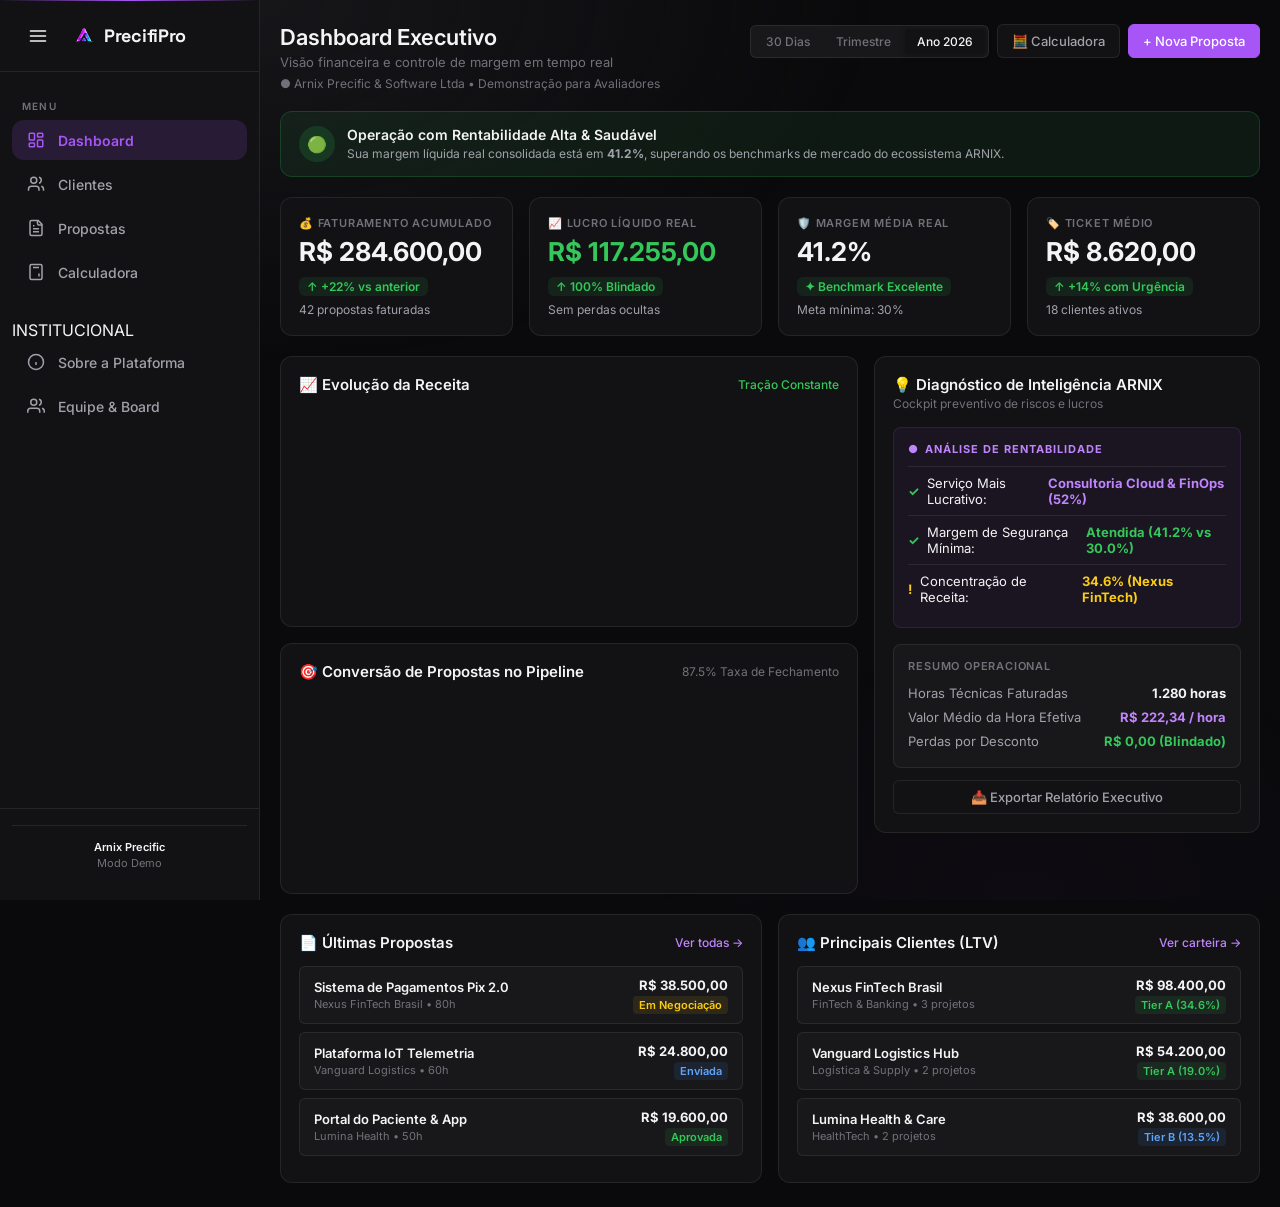
==== commit 2412d741: "adição da foto de perfil Gabriel, e o Problema do 404 Consertado" ====
--- a/web/index.html
+++ b/web/index.html
@@ -725,6 +725,18 @@
             </svg></span>
           <span>Calculadora</span>
         </a>
+
+        <div class="sidebar-label" style="margin-top: 24px;">INSTITUCIONAL</div>
+        
+        <a href="sobre.html" class="sidebar-link" onclick="toggleMobileSidebar(false)">
+          <span class="nav-icon"><svg width="18" height="18" viewBox="0 0 24 24" fill="none" stroke="currentColor" stroke-width="2"><circle cx="12" cy="12" r="10"/><path d="M12 16v-4"/><path d="M12 8h.01"/></svg></span>
+          <span>Sobre a Plataforma</span>
+        </a>
+
+        <a href="ceo.html" class="sidebar-link" onclick="toggleMobileSidebar(false)">
+          <span class="nav-icon"><svg width="18" height="18" viewBox="0 0 24 24" fill="none" stroke="currentColor" stroke-width="2"><path d="M17 21v-2a4 4 0 0 0-4-4H5a4 4 0 0 0-4 4v2"/><circle cx="9" cy="7" r="4"/><path d="M23 21v-2a4 4 0 0 0-3-3.87"/><path d="M16 3.13a4 4 0 0 1 0 7.75"/></svg></span>
+          <span>Equipe & Board</span>
+        </a>
       </nav>
 
       <div class="sidebar-footer">
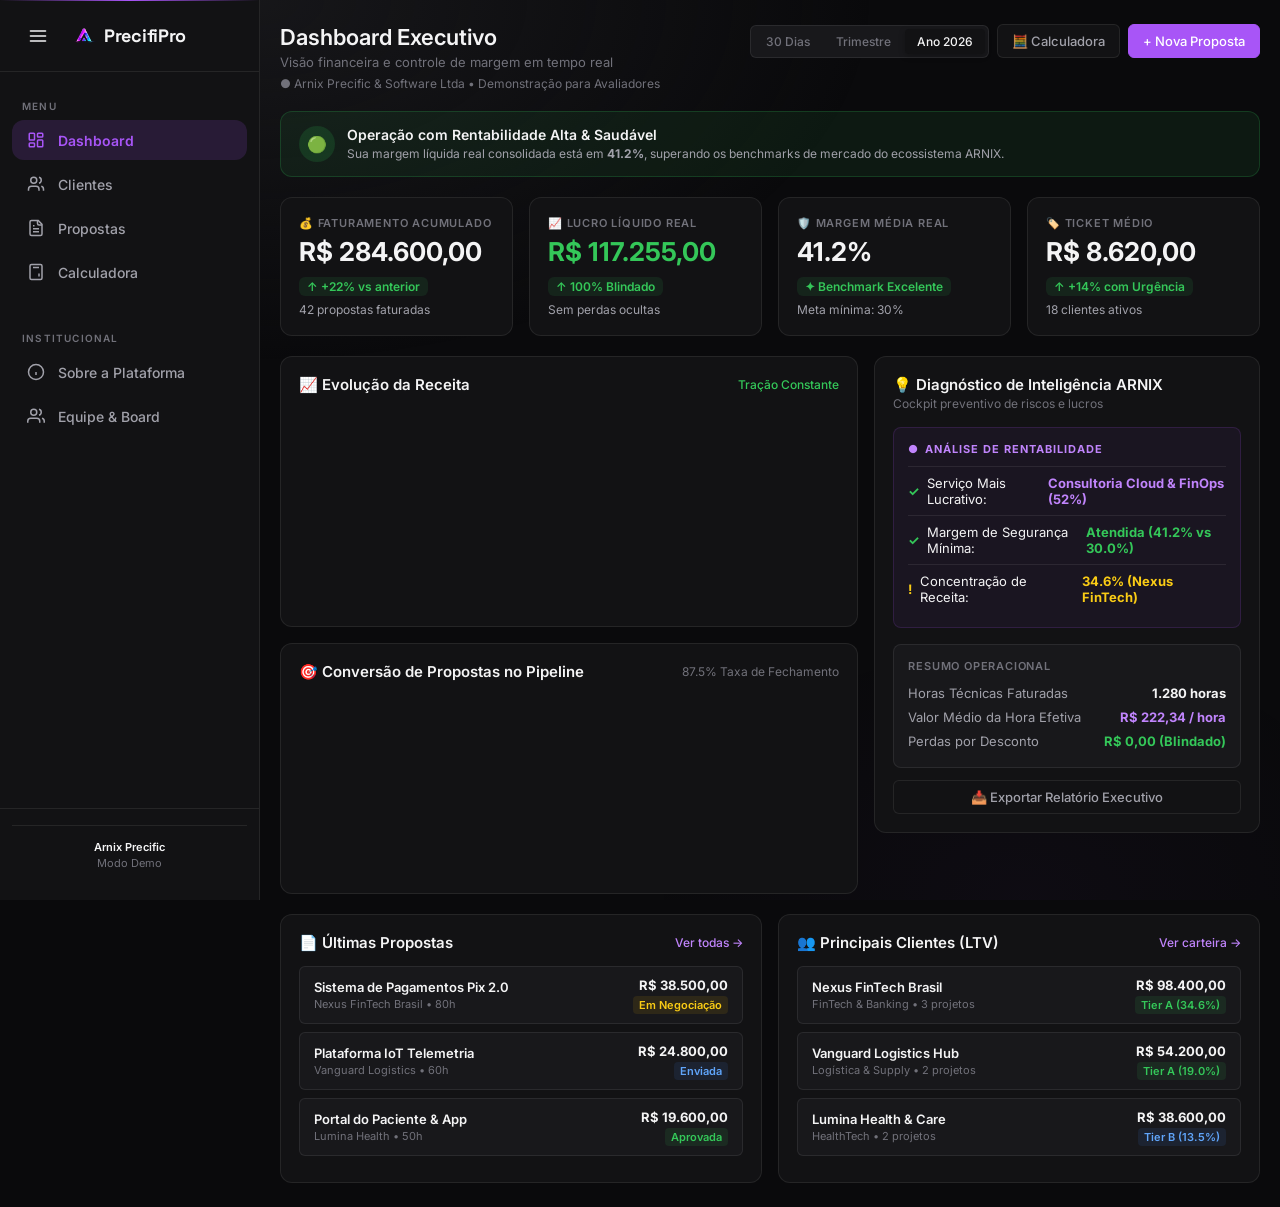
==== commit fb3edbfe: "ajustes na interface" ====
--- a/web/index.html
+++ b/web/index.html
@@ -726,7 +726,7 @@
           <span>Calculadora</span>
         </a>
 
-        <div class="sidebar-label" style="margin-top: 24px;">INSTITUCIONAL</div>
+        <span class="sidebar-section-label" style="margin-top: 24px; display: block;">INSTITUCIONAL</span>
         
         <a href="sobre.html" class="sidebar-link" onclick="toggleMobileSidebar(false)">
           <span class="nav-icon"><svg width="18" height="18" viewBox="0 0 24 24" fill="none" stroke="currentColor" stroke-width="2"><circle cx="12" cy="12" r="10"/><path d="M12 16v-4"/><path d="M12 8h.01"/></svg></span>
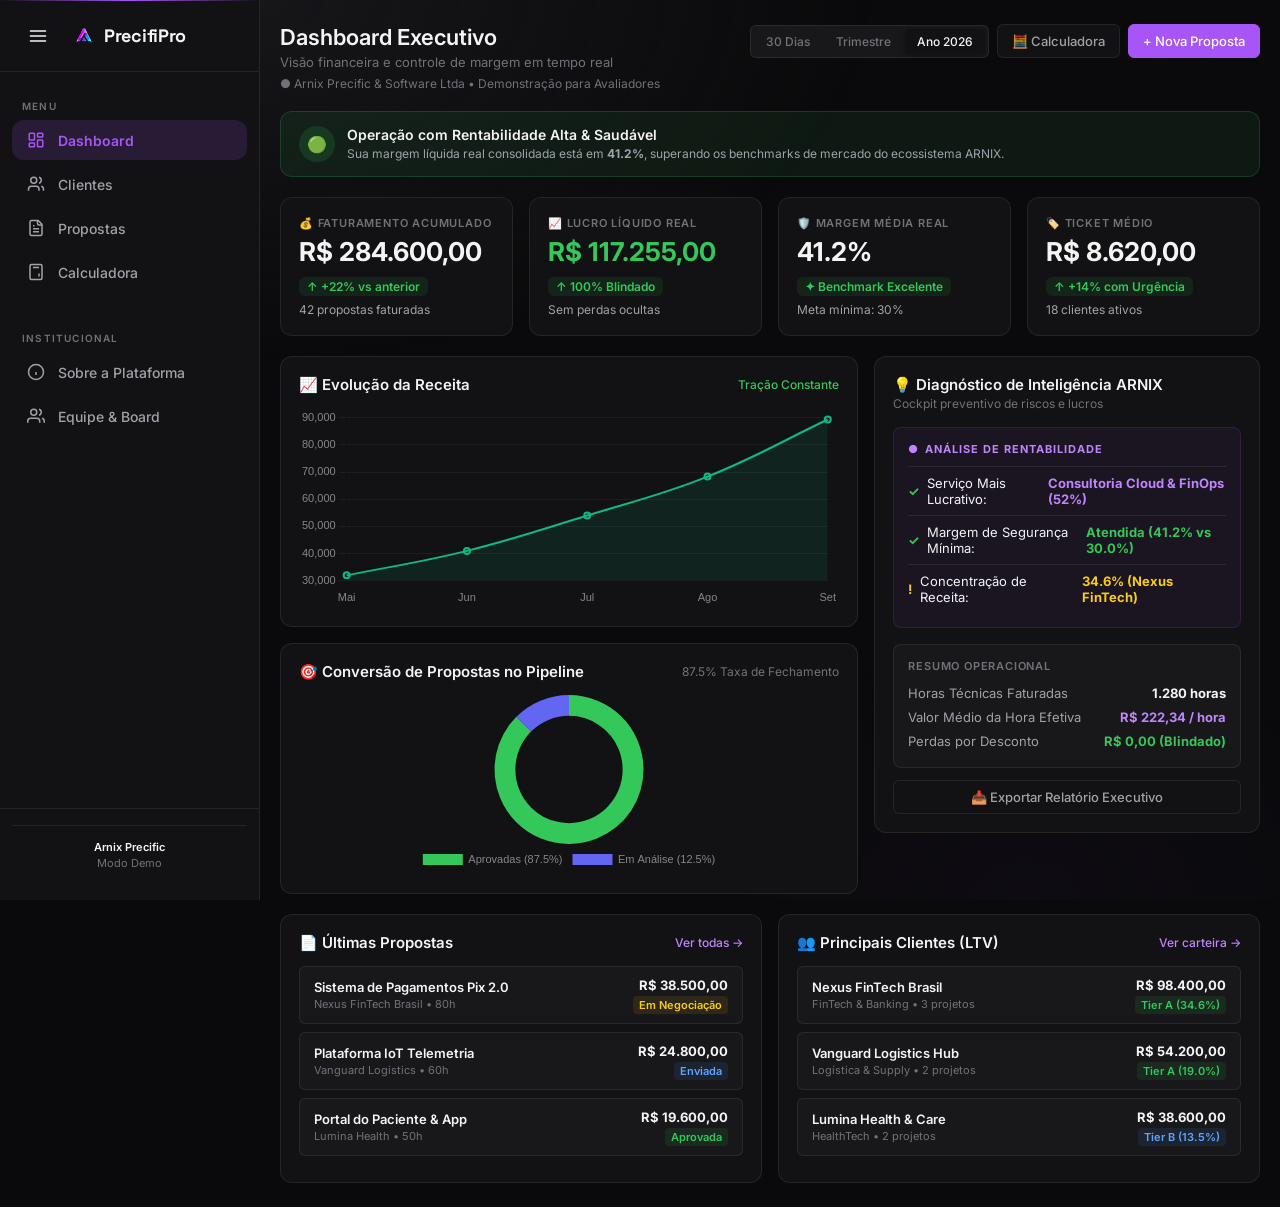
==== commit e25fa838: "correcao de renderizações de ui" ====
--- a/web/index.html
+++ b/web/index.html
@@ -991,20 +991,165 @@
 
   <div id="toast-slot"></div>
 
-  <!-- Script simples e autocontido de animação e interação visual (sem backend) -->
   <script>
-    /* ARNIX Executive Runtime — Proprietary Demonstrative Build (PI Protected) */
-    (function (_0x3b1c, _0x5e2f) {
-      var _0x1a84 = function (_0x4d2a) {
-        var _0x9b11 = atob(_0x4d2a);
-        var _0x2c7e = new Uint8Array(_0x9b11.length);
-        for (var _0x8e31 = 0; _0x8e31 < _0x9b11.length; _0x8e31++) {
-          _0x2c7e[_0x8e31] = _0x9b11.charCodeAt(_0x8e31);
+    let chartReceitaInstance = null;
+
+    window.addEventListener('DOMContentLoaded', () => {
+      initCharts();
+      initMobileSidebar();
+    });
+
+    function toggleMobileSidebar(force) {
+      const sidebar = document.getElementById('sidebar');
+      const backdrop = document.getElementById('sidebar-backdrop');
+      const toggleBtn = document.getElementById('sidebar-toggle');
+      if (!sidebar || !backdrop) return;
+      const isOpen = (typeof force === 'boolean') ? force : !sidebar.classList.contains('open');
+      sidebar.classList.toggle('open', isOpen);
+      backdrop.classList.toggle('open', isOpen);
+      document.body.classList.toggle('sidebar-open', isOpen);
+      if (toggleBtn) {
+        toggleBtn.setAttribute('aria-expanded', isOpen);
+        toggleBtn.innerHTML = isOpen ? '✕' : '☰';
+      }
+    }
+
+    function toggleSidebarCollapse() {
+      document.body.classList.toggle('collapsed');
+    }
+
+    function initMobileSidebar() {
+      const toggleBtn = document.getElementById('sidebar-toggle');
+      const sidebar = document.getElementById('sidebar');
+      const backdrop = document.getElementById('sidebar-backdrop');
+      if (!toggleBtn || !sidebar || !backdrop) return;
+
+      toggleBtn.onclick = function(e) {
+        e.stopPropagation();
+        toggleMobileSidebar();
+      };
+
+      backdrop.onclick = function() {
+        toggleMobileSidebar(false);
+      };
+
+      sidebar.querySelectorAll('.sidebar-link').forEach(link => {
+        link.onclick = function() {
+          toggleMobileSidebar(false);
+        };
+      });
+    }
+
+    function initCharts() {
+      const ctxReceita = document.getElementById('chartReceitaMock');
+      if (ctxReceita && window.Chart) {
+        chartReceitaInstance = new Chart(ctxReceita, {
+          type: 'line',
+          data: {
+            labels: ['Mai', 'Jun', 'Jul', 'Ago', 'Set'],
+            datasets: [{
+              label: 'Receita',
+              data: [32000, 41000, 54000, 68300, 89300],
+              borderColor: '#10b981',
+              backgroundColor: 'rgba(16, 185, 129, 0.1)',
+              borderWidth: 2,
+              fill: true,
+              tension: 0.4
+            }]
+          },
+          options: {
+            responsive: true,
+            maintainAspectRatio: false,
+            plugins: { legend: { display: false } },
+            scales: {
+              x: { grid: { display: false }, ticks: { color: '#86868b', font: { size: 11 } } },
+              y: { grid: { color: 'rgba(255,255,255,0.05)' }, ticks: { color: '#86868b', font: { size: 11 } } }
+            }
+          }
+        });
+      }
+
+      const ctxConv = document.getElementById('chartConversaoMock');
+      if (ctxConv && window.Chart) {
+        new Chart(ctxConv, {
+          type: 'doughnut',
+          data: {
+            labels: ['Aprovadas (87.5%)', 'Em Análise (12.5%)'],
+            datasets: [{
+              data: [42, 6],
+              backgroundColor: ['#34c759', '#6366f1'],
+              borderWidth: 0
+            }]
+          },
+          options: {
+            responsive: true,
+            maintainAspectRatio: false,
+            animation: { duration: 900 },
+            plugins: { legend: { position: 'bottom', labels: { color: '#86868b', font: { size: 11 } } } },
+            cutout: '72%'
+          }
+        });
+      }
+    }
+
+    function switchPeriod(period, btn) {
+      document.querySelectorAll('.period-pill').forEach(p => p.classList.remove('active'));
+      btn.classList.add('active');
+
+      const elReceita = document.getElementById('metric-receita');
+      const elLucro = document.getElementById('metric-lucro');
+      const elMargem = document.getElementById('metric-margem');
+      const elSub = document.getElementById('metric-receita-sub');
+
+      if (period === '30d') {
+        if(elReceita) elReceita.textContent = 'R$ 89.300,00';
+        if(elLucro) elLucro.textContent = 'R$ 38.220,00';
+        if(elMargem) elMargem.textContent = '42.8%';
+        if(elSub) elSub.textContent = '12 propostas faturadas';
+        if (chartReceitaInstance) {
+          chartReceitaInstance.data.labels = ['Sem 1', 'Sem 2', 'Sem 3', 'Sem 4'];
+          chartReceitaInstance.data.datasets[0].data = [18000, 22400, 26900, 22000];
+          chartReceitaInstance.update();
         }
-        return new TextDecoder().decode(_0x2c7e);
-      };
-      (new Function(_0x1a84('[base64]/[base64]')))(_0x3b1c, _0x5e2f);
-    })(window, document);
+      } else if (period === 'trimestre') {
+        if(elReceita) elReceita.textContent = 'R$ 194.200,00';
+        if(elLucro) elLucro.textContent = 'R$ 79.620,00';
+        if(elMargem) elMargem.textContent = '41.0%';
+        if(elSub) elSub.textContent = '28 propostas faturadas';
+        if (chartReceitaInstance) {
+          chartReceitaInstance.data.labels = ['Julho', 'Agosto', 'Setembro'];
+          chartReceitaInstance.data.datasets[0].data = [54000, 68300, 89300];
+          chartReceitaInstance.update();
+        }
+      } else {
+        if(elReceita) elReceita.textContent = 'R$ 284.600,00';
+        if(elLucro) elLucro.textContent = 'R$ 117.255,00';
+        if(elMargem) elMargem.textContent = '41.2%';
+        if(elSub) elSub.textContent = '42 propostas faturadas';
+        if (chartReceitaInstance) {
+          chartReceitaInstance.data.labels = ['Mai', 'Jun', 'Jul', 'Ago', 'Set'];
+          chartReceitaInstance.data.datasets[0].data = [32000, 41000, 54000, 68300, 89300];
+          chartReceitaInstance.update();
+        }
+      }
+
+      showToast(`Visualização atualizada para: ${btn.textContent.trim()}`);
+    }
+
+    function showToast(msg) {
+      const slot = document.getElementById('toast-slot');
+      if (!slot) return;
+      const toast = document.createElement('div');
+      toast.className = 'mock-toast';
+      toast.innerHTML = `<span>⚡</span><span>${msg}</span>`;
+      slot.appendChild(toast);
+      setTimeout(() => {
+        toast.style.transition = 'opacity 0.3s, transform 0.3s';
+        toast.style.opacity = '0';
+        toast.style.transform = 'translateY(10px)';
+        setTimeout(() => toast.remove(), 300);
+      }, 2500);
+    }
   </script>
 </body>
 
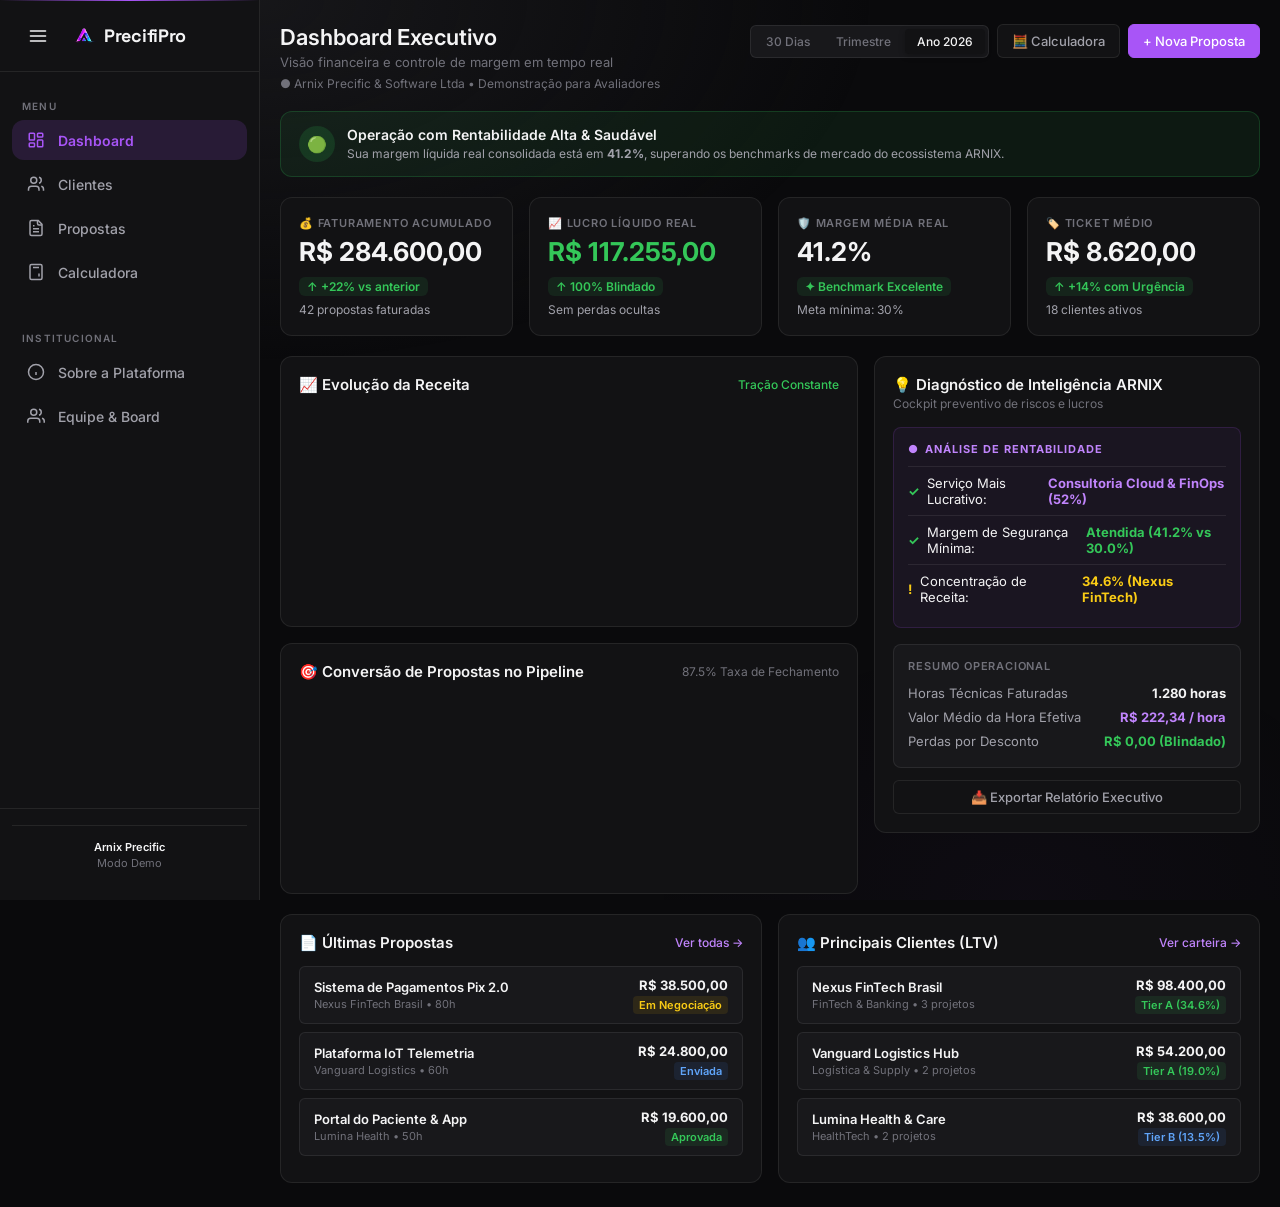
==== commit 469377f2: "ajustes sidebar em todos os paineis" ====
--- a/web/index.html
+++ b/web/index.html
@@ -818,24 +818,24 @@
       <div class="dashboard-main-row">
 
         <!-- Left: Charts Estáticos com Animação Nativa do Canvas -->
-        <div class="dashboard-left-col" style="display:flex;flex-direction:column;gap:16px;">
-          <section class="panel">
-            <div class="panel__header">
+        <div class="dashboard-left-col" style="display:flex;flex-direction:column;gap:16px; min-width:0; width:100%;">
+          <section class="panel" style="min-width:0; overflow:hidden;">
+            <div class="panel__header" style="flex-wrap: wrap; gap: 4px;">
               <h2 class="panel__title">📈 Evolução da Receita</h2>
               <span style="font-size:12px; color:var(--accent-green); font-weight:500;">Tração Constante</span>
             </div>
-            <div style="position:relative;height:200px;width:100%;">
+            <div style="position:relative;height:200px;width:100%; min-width:0;">
               <canvas id="chartReceitaMock"></canvas>
             </div>
           </section>
 
-          <section class="panel">
-            <div class="panel__header">
+          <section class="panel" style="min-width:0; overflow:hidden;">
+            <div class="panel__header" style="flex-wrap: wrap; gap: 4px;">
               <h2 class="panel__title">🎯 Conversão de Propostas no Pipeline</h2>
               <span style="font-size:12px; color:var(--text-muted);">87.5% Taxa de Fechamento</span>
             </div>
             <div
-              style="position:relative;height:180px;width:100%;display:flex;align-items:center;justify-content:center;">
+              style="position:relative;height:180px;width:100%;display:flex;align-items:center;justify-content:center; min-width:0;">
               <canvas id="chartConversaoMock"></canvas>
             </div>
           </section>
@@ -1022,22 +1022,61 @@
       const toggleBtn = document.getElementById('sidebar-toggle');
       const sidebar = document.getElementById('sidebar');
       const backdrop = document.getElementById('sidebar-backdrop');
-      if (!toggleBtn || !sidebar || !backdrop) return;
-
-      toggleBtn.onclick = function(e) {
-        e.stopPropagation();
-        toggleMobileSidebar();
-      };
-
-      backdrop.onclick = function() {
-        toggleMobileSidebar(false);
-      };
-
-      sidebar.querySelectorAll('.sidebar-link').forEach(link => {
-        link.onclick = function() {
+
+      if (toggleBtn) {
+        toggleBtn.removeAttribute('onclick');
+        toggleBtn.addEventListener('click', function(e) {
+          e.preventDefault();
+          e.stopPropagation();
+          toggleMobileSidebar();
+        });
+      }
+
+      if (backdrop) {
+        backdrop.removeAttribute('onclick');
+        backdrop.addEventListener('click', function(e) {
+          e.preventDefault();
           toggleMobileSidebar(false);
-        };
-      });
+        });
+      }
+
+      if (sidebar) {
+        sidebar.querySelectorAll('.sidebar-link').forEach(link => {
+          link.addEventListener('click', function() {
+            toggleMobileSidebar(false);
+          });
+        });
+      }
+    }
+
+    const toggleBtn = document.getElementById('sidebar-toggle');
+      const sidebar = document.getElementById('sidebar');
+      const backdrop = document.getElementById('sidebar-backdrop');
+
+      if (toggleBtn) {
+        toggleBtn.removeAttribute('onclick');
+        toggleBtn.addEventListener('click', function(e) {
+          e.preventDefault();
+          e.stopPropagation();
+          toggleMobileSidebar();
+        });
+      }
+
+      if (backdrop) {
+        backdrop.removeAttribute('onclick');
+        backdrop.addEventListener('click', function(e) {
+          e.preventDefault();
+          toggleMobileSidebar(false);
+        });
+      }
+
+      if (sidebar) {
+        sidebar.querySelectorAll('.sidebar-link').forEach(link => {
+          link.addEventListener('click', function() {
+            toggleMobileSidebar(false);
+          });
+        });
+      }
     }
 
     function initCharts() {
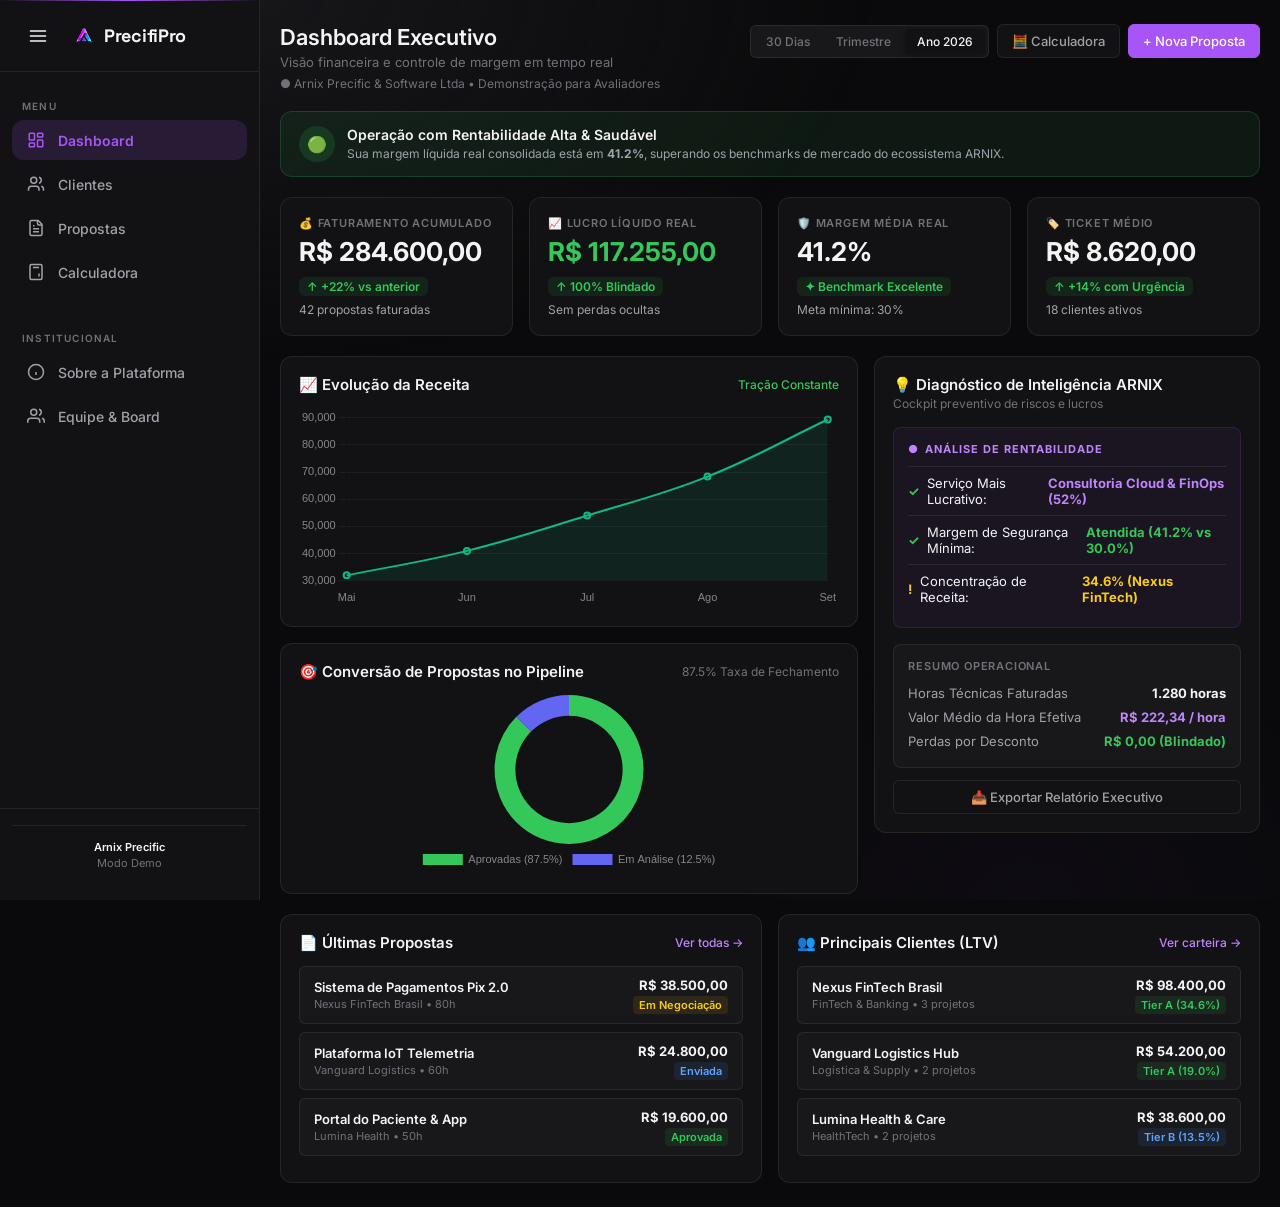
==== commit 2383438d: "ajustes sidebar em todos os paineis v3" ====
--- a/web/index.html
+++ b/web/index.html
@@ -1049,35 +1049,6 @@
       }
     }
 
-    const toggleBtn = document.getElementById('sidebar-toggle');
-      const sidebar = document.getElementById('sidebar');
-      const backdrop = document.getElementById('sidebar-backdrop');
-
-      if (toggleBtn) {
-        toggleBtn.removeAttribute('onclick');
-        toggleBtn.addEventListener('click', function(e) {
-          e.preventDefault();
-          e.stopPropagation();
-          toggleMobileSidebar();
-        });
-      }
-
-      if (backdrop) {
-        backdrop.removeAttribute('onclick');
-        backdrop.addEventListener('click', function(e) {
-          e.preventDefault();
-          toggleMobileSidebar(false);
-        });
-      }
-
-      if (sidebar) {
-        sidebar.querySelectorAll('.sidebar-link').forEach(link => {
-          link.addEventListener('click', function() {
-            toggleMobileSidebar(false);
-          });
-        });
-      }
-    }
 
     function initCharts() {
       const ctxReceita = document.getElementById('chartReceitaMock');
